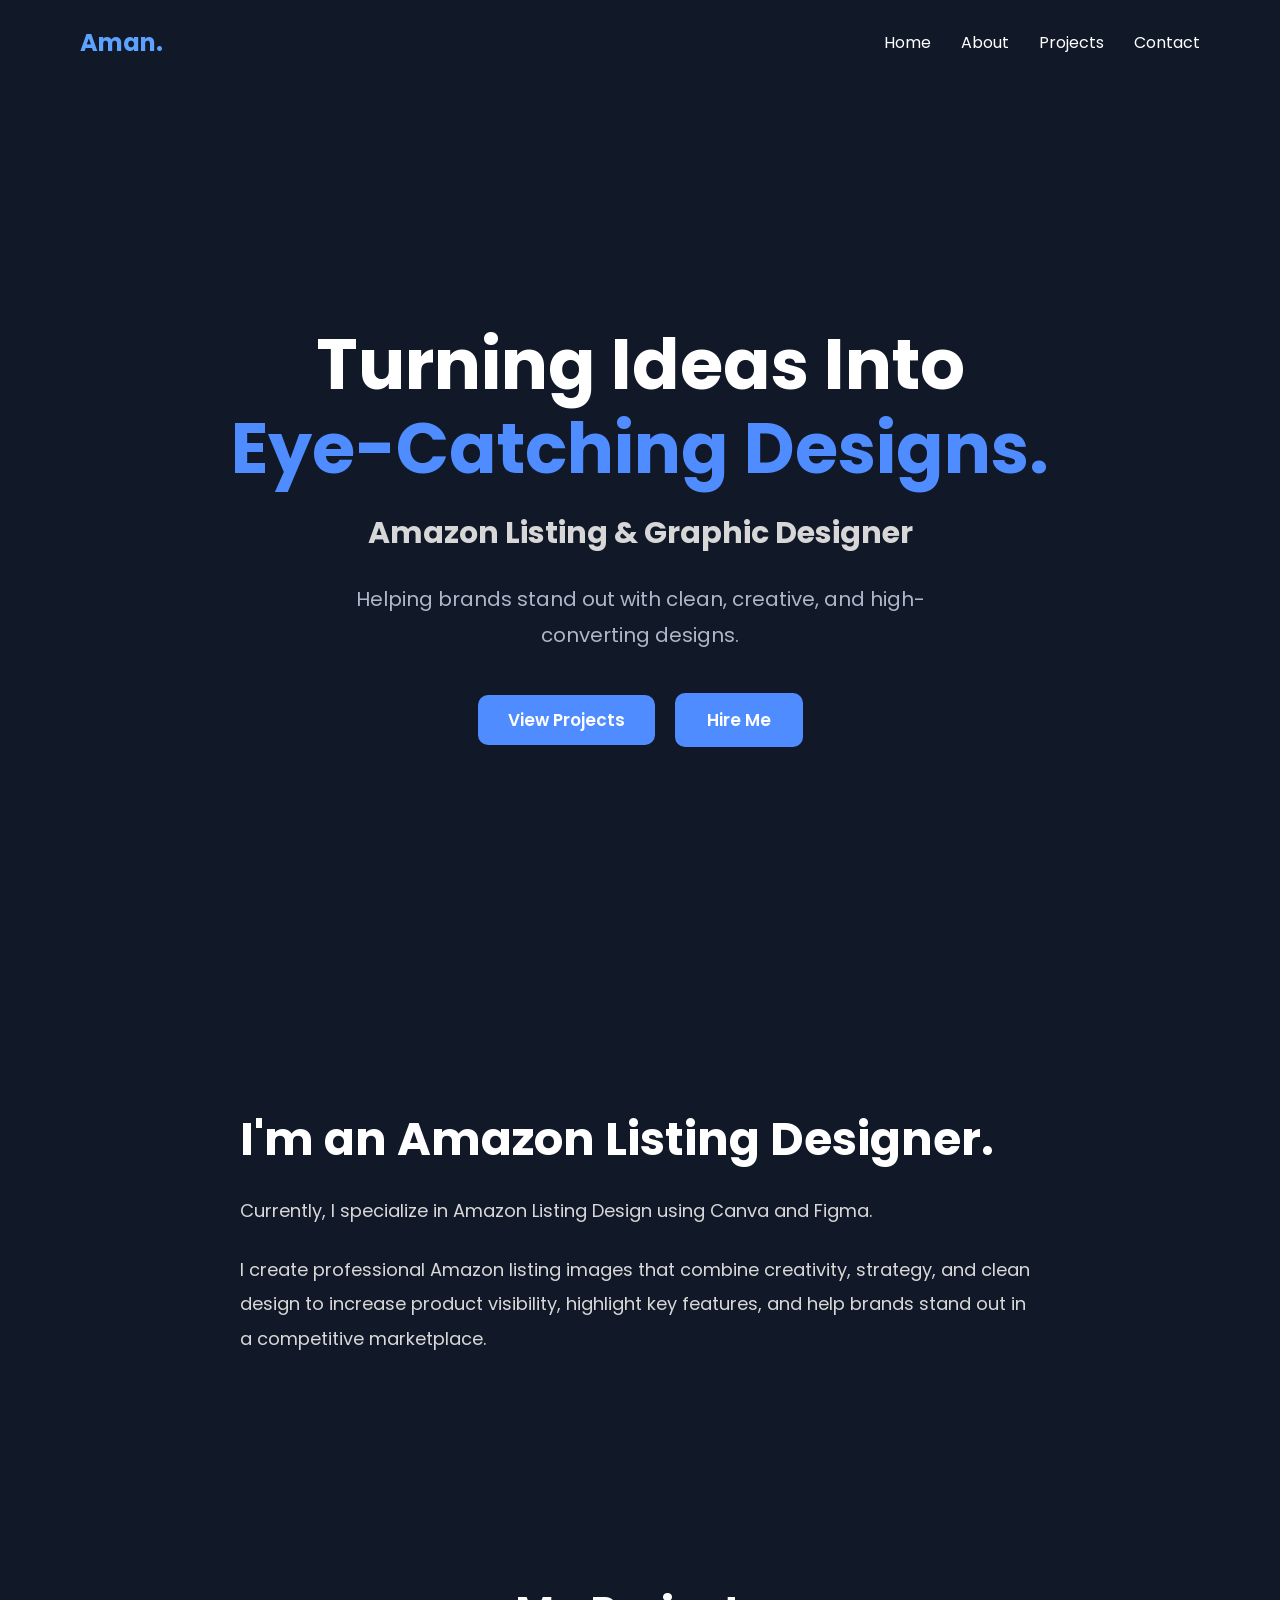
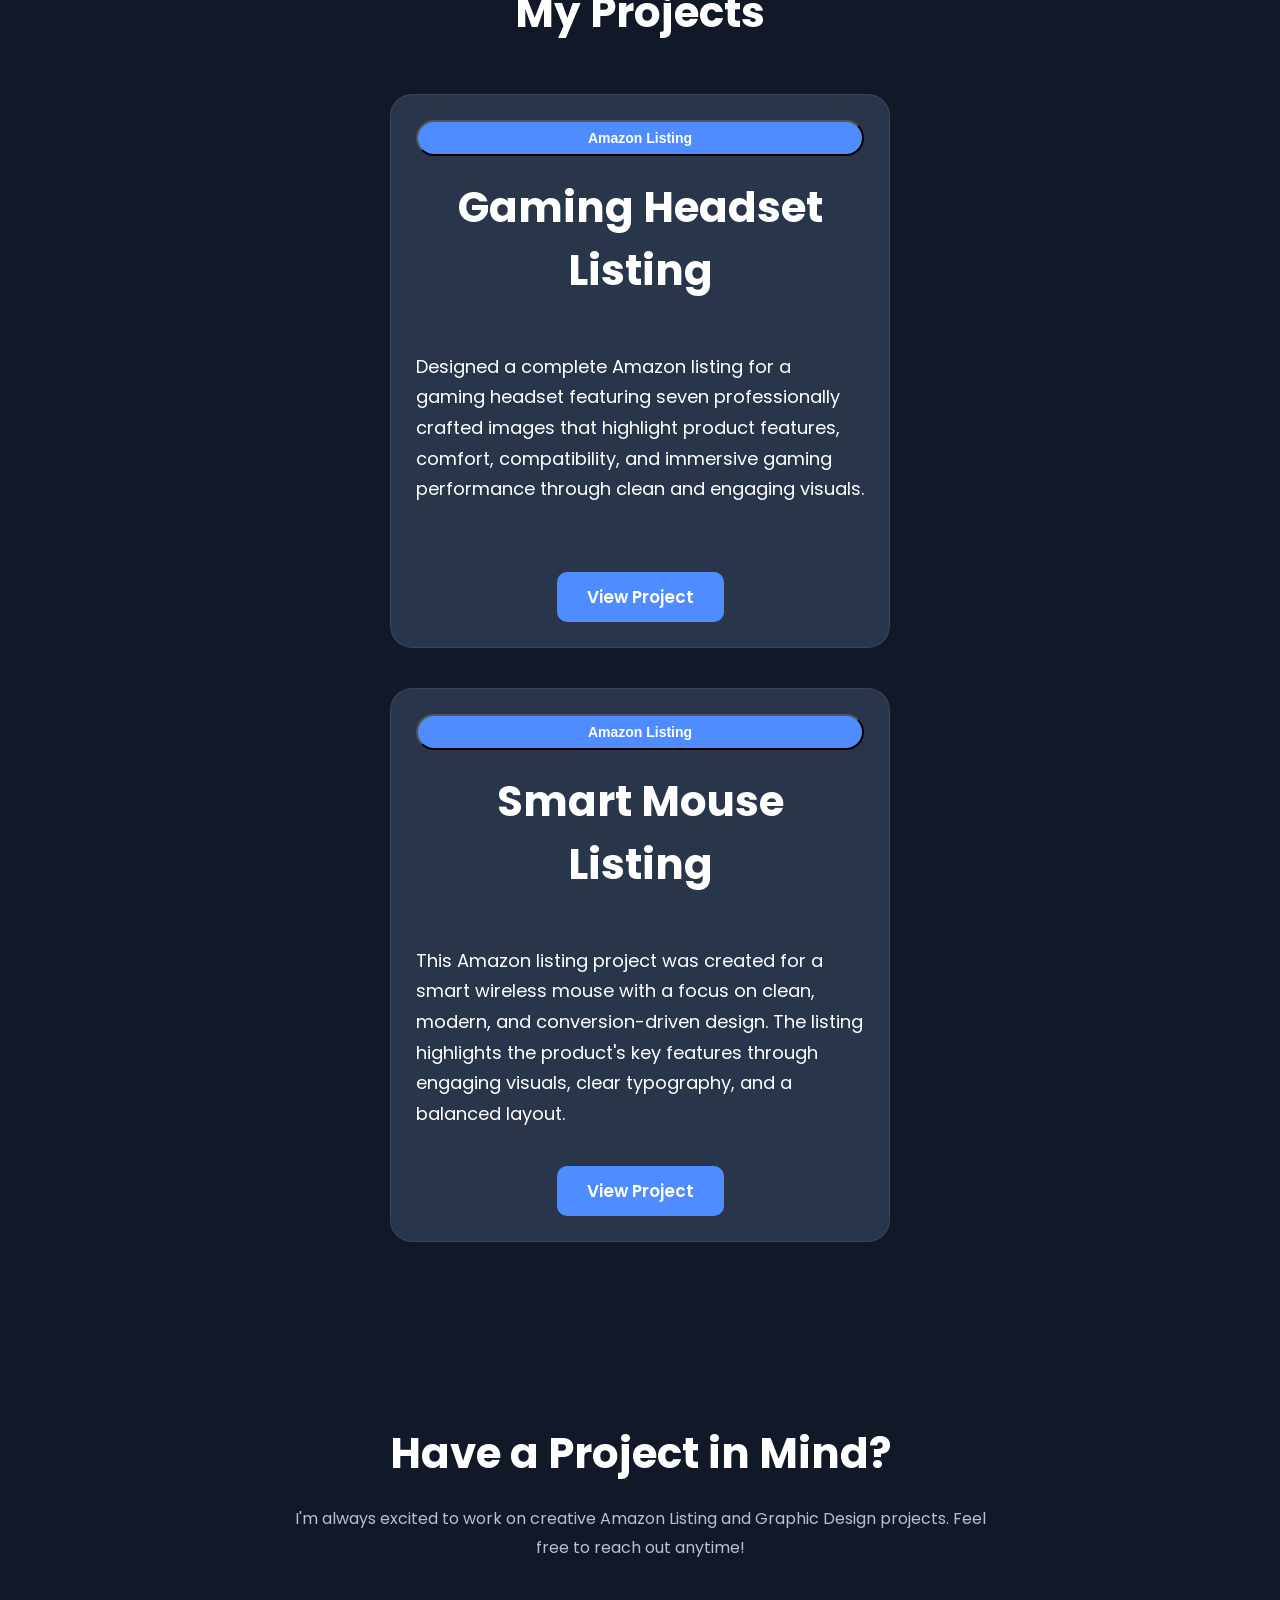
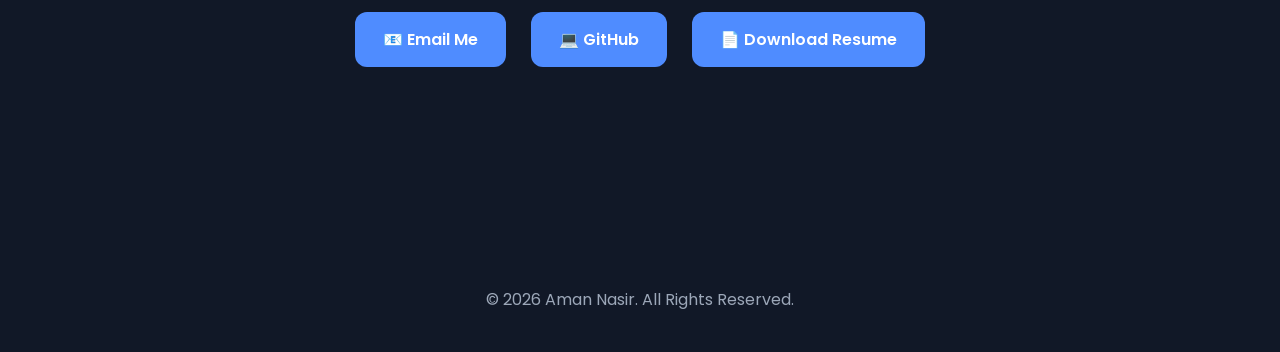
==== index.html @ ef3d08fd "Add files via upload" ====
<!DOCTYPE html>
<html lang="en">

<head>
    <meta charset="UTF-8">
    <meta name="viewport" content="width=device-width, initial-scale=1.0">
    <title>Aman's Portfolio</title>
<link rel="preconnect" href="https://fonts.googleapis.com">
<link rel="preconnect" href="https://fonts.gstatic.com" crossorigin>
<link href="https://fonts.googleapis.com/css2?family=Poppins:wght@300;400;500;600;700&display=swap" rel="stylesheet">
    <link rel="stylesheet" href="style.css">
</head>

<body>

     <header>

    <nav>
        <h2>Aman.</h2>

        <ul>
            <li><a href="#home">Home</a></li>
            <li><a href="#about">About</a></li>
            <li><a href="#projects">Projects</a></li> 
            <li><a href="#contact">Contact</a></li>
        </ul>
    </nav>

</header>

<main>
<!-- Hero Section -->
    <section class="hero" id="home">

    <div class="hero-content">

        <h1>
            Turning Ideas Into
            <br>
            <span>Eye-Catching Designs.</span>
        </h1>

        <h2>Amazon Listing & Graphic Designer</h2>

        <p>
            Helping brands stand out with clean,
            creative, and high-converting designs.
        </p>

        <div class="hero-buttons">
            <a href="#projects" class="btn">View Projects</a>
            <a href="#contact" class="btn btn-outline">Hire Me</a>
        </div>

    </div>

</section>
</main>
<!-- About Section -->
<section class="about" id="about">

    <div class="about-text">

        <h2>I'm an Amazon Listing Designer.</h2>

        <p>
            Currently, I specialize in Amazon Listing Design using Canva and Figma.
        </p>

        <p>
            I create professional Amazon listing images that combine creativity,
            strategy, and clean design to increase product visibility, highlight
            key features, and help brands stand out in a competitive marketplace.
        </p>

    </div>

</section>
<section class="projects" id="projects">

    <h2>My Projects</h2>

    <div class="project-container">

        <div class="card">

           <button class="tag">Amazon Listing</button>
<h2>Gaming Headset Listing</h2>


            <p class="project-description">
Designed a complete Amazon listing for a gaming headset featuring seven professionally crafted images that highlight product features, comfort, compatibility, and immersive gaming performance through clean and engaging visuals.</p>
            <a href="headset.html" class="btn">
    View Project
</a>

        </div>

        <div class="card">
<button class="tag">Amazon Listing</button>
            <h2>Smart Mouse<br> Listing</h2>

            <p class="project-description">
This Amazon listing project was created for a smart wireless mouse with a focus on clean, modern, and conversion-driven design. The listing highlights the product's key features through engaging visuals, clear typography, and a balanced layout.
            </p>

           <a href="mouse.html" class="btn">
    View Project
</a>

        </div>

    </div>

</section>
<section class="contact" id="contact">

    <h2>Have a Project in Mind?</h2>

    <p>
        I'm always excited to work on creative Amazon Listing and Graphic Design projects.
        Feel free to reach out anytime!
    </p>

    <div class="contact-links">

        <a href="mailto:amannasir019@gmail.com">
            📧 Email Me
        </a>

        <a href="https://github.com/amannasir1928" target="_blank">
            💻 GitHub
        </a>

        <a href="resume.pdf" target="_blank">
            📄 Download Resume
        </a>

    </div>

</section>
<footer class="footer">
    <p>© 2026 Aman Nasir. All Rights Reserved.</p>
</footer>
</body>

</html>
---- style.css ----
html{
    scroll-behavior:smooth;
}
html{
    scroll-behavior: smooth;
}
html{
    scroll-behavior:smooth;
}
html{
    scroll-behavior:smooth;
}
/* Reset */

*{
    margin:0;
    padding:0;
    box-sizing:border-box;
}

body{
    font-family:'Poppins', sans-serif;
    background:#111827;
    color:white;
}

/* Navbar */

nav{
    display:flex;
    justify-content:space-between;
    align-items:center;
    padding:25px 80px;
}

nav h2{
    color:#5EA2FF;
}

nav ul{
    display:flex;
    list-style:none;
    gap:30px;
    
}
nav ul li a:hover{
    color:#f3f5f8;
}
nav a{
    position:relative;
    text-decoration:none;
    color:#ffffff;
    transition:0.3s ease;
}

nav a::after{
    content:"";
    position:absolute;
    left:0;
    bottom:-5px;
    width:0;
    height:2px;
    background:#5EA2FF;
    transition:0.3s;
}

nav a:hover::after{
    width:100%;
    color:#5EA2FF;
}

/* Hero */

.hero{
    display:flex;
    justify-content:space-between;
    align-items:center;
    gap:80px;
    padding:100px 0;
}

.hero-text h1{
    font-size:56px;
    font-weight:700;
    line-height:1.2;
    color:#ffffff;
}

.hero-text h4{
    font-size:20px;
    color:#A9B4C7;
    line-height:1.7;
}
.hero p{
    font-size:18px;
    line-height:1.8;
    color:#E7E7E7;
    margin-bottom:35px;
}

.hero-buttons{
    display:flex;
    justify-content:center;
    gap:20px;
    flex-wrap:wrap;
}

.btn{
    background:#4F8CFF;
    color:white;
    padding:15px 35px;
    border-radius:12px;
    text-decoration:none;
    font-weight:600;
    transition:.3s;
}

.btn:hover{
    transform:translateY(-5px);
    box-shadow:0 10px 25px rgba(79,140,255,.35);
}

.btn-outline{
    background:transparent;
    border:2px solid #4F8CFF;
}

.btn-outline:hover{
    background:#4F8CFF;
}
.hero{
    min-height:100vh;

    display:flex;
    justify-content:center;
    align-items:center;

    text-align:center;

    padding:0 20px;
}
.hero-text{
    max-width:700px;
}
.hero h1{
    font-size:60px;
    margin-bottom:15px;
}

.hero h2{
    font-size:30px;
    color:#4F8CFF;
    margin-bottom:20px;
}

.hero p{
    font-size:18px;
    line-height:1.7;
    margin-bottom:35px;
}


@keyframes float{

0%{
transform:translateY(0);
}

50%{
transform:translateY(-12px);
}

100%{
transform:translateY(0);
}

}

.hero-image img:hover{
    transform:scale(1.05);
}
.about{
    display:flex;
    justify-content:center;
    align-items:center;
    gap:80px;
    padding:100px 40px;
}

.about-image img{
    width:300px;
    border-radius:20px;
    box-shadow:0 15px 30px rgba(0,0,0,0.3);
}

.about-text{
    max-width:500px;
}

.about-text h1{
    font-size:42px;
    color:#f7f7f8;
    margin-bottom:20px;
}

.about-text h2 {
    color: #7127BA;
}

.about-text p{
    line-height:1.8;
    color:white;
}



@keyframes slideLeft{

    from{
        opacity:0;
        transform:translateX(-80px);
    }

    to{
        opacity:1;
        transform:translateX(0);
    }


}
@keyframes slideRight{

    from{
        opacity:0;
        transform:translateX(80px);
    }

    to{
        opacity:1;
        transform:translateX(0);
    }

}
.projects{
    padding:80px 10%;
}

.projects h2{
    text-align:center;
    font-size:42px;
    margin-bottom:50px;
}
.project-description{
    font-size:18px;
    line-height:1.6;
    height:190px;
    margin-bottom:30px;
}
.project-container{
    display:flex;
    justify-content:center;
    gap:40px;
    flex-wrap:wrap;
    align-items:flex-start;
}
.project-image{
    width:100%;
    border-radius:15px;
    transition:0.4s;
}
.card:hover .project-image{
    transform:scale(1.04);
}
.card{
     width:500px;
    min-height:550px;
    padding:25px;
    border-radius:22px;

    background:#29354a;
    border:1px solid rgba(255,255,255,0.08);

    display:flex;
    flex-direction:column;
    justify-content:space-between;

    transition:0.4s ease;
    overflow:hidden;
}
.card:hover{
    transform: translateY(-10px);
    box-shadow: 0 15px 35px rgba(0,0,0,0.3);
}
.tag{
   display:block; 
    background:#4F8CFF;
    color:white;

    padding:8px 16px;

    font-size:14px;
    font-weight:600;

    border-radius:20px;

    margin-bottom:20px;
}
.hero-image{
    width:220px;
    margin:25px auto 0;

    display:flex;
    flex-direction:column;

    justify-content:center;
    align-items:center;

    background:transparent;
}
.hero-image img{
    max-width: 150px;
    max-height: 170px;
}

.card:hover{
    transform:translateY(-10px);
}

.card h3{
    color:#60A5FA;
    margin-bottom:15px;
}

.card p{
    line-height:1.7;
    
}
.project-gallery{
    display:grid;
    grid-template-columns:repeat(3,1fr);
    gap: 20px;
    justify-items:center;
    margin-top:20px;
}

.project-gallery img{
    width:50%;
    max-width:200px;
    border-radius:5px;
    box-shadow:0 8px 20px rgba(0,0,0,.2);
    transition:.3s;
    cursor:pointer;
}

.project-gallery img:hover{
    transform:scale(1.05);
}
.contact-section{
    padding: 120px 10%;
}
.contact{
    padding:100px 10%;
    text-align:center;
}


.contact h2{
    font-size:42px;
    margin-bottom:20px;
}

.contact p{
    color:#b8c1d1;
    max-width:700px;
    margin:0 auto 50px;
    line-height:1.8;
}
.contact-container{
    display:flex;
    justify-content:center;
    gap:30px;
    flex-wrap:wrap;
}
.contact-card{
    background:#29354a;
    padding:30px;
    width:280px;
    border-radius:20px;
    transition:.3s;
}
.contact-card:hover{
    transform:translateY(-10px);
}

.contact-card h3{
    margin-bottom:15px;
}
.contact-links{
    display:flex;
    justify-content:center;
    gap:25px;
    flex-wrap:wrap;
}

.contact-links a{
    text-decoration:none;
    color:white;
    background:#4f8cff;
    padding:15px 28px;
    border-radius:12px;
    font-weight:600;
    transition:.3s;
}

.contact-links a:hover{
    transform:translateY(-5px);
    box-shadow:0 10px 25px rgba(79,140,255,.35);
}
.about{
    padding:120px 80px;
}

.about-text{
    max-width:800px;
}

.about h2{
    font-size:46px;
    color:white;
    margin-bottom:20px;
}

.about p{
    color:#D8D8D8;
    font-size:18px;
    line-height:1.9;
    margin-bottom:25px;
}
.tools-box{
    margin-top:40px;
}

.tools-box span{
    display:inline-block;

    background:#4F8CFF;

    color:white;

    padding:8px 18px;

    border-radius:20px;

    margin:8px;
}
.back-btn{
    display:inline-block;
    margin:30px;

    text-decoration:none;
    color:white;

    background:#4F8CFF;

    padding:12px 22px;

    border-radius:10px;

    transition:.3s;
}

.back-btn:hover{
    transform:translateY(-3px);
}
.gallery-title{
    text-align:center;
    font-size:34px;
    color:white;
    margin-bottom:40px;
}
.btn:hover{
    transform: scale(1.05);
}
.project-gallery img{
    width:100%;
    border-radius:18px;
    margin-bottom:35px;
    transition:.3s;
}
.project-gallery img:hover{
    transform:scale(1.02);
}
.btn{
    display:inline-block;
    background:#4F8CFF;
    color:white;
    text-decoration:none;

    padding:12px 30px;

    border-radius:10px;
align-self:center;
    font-size:17px;
    font-weight:600;

    transition:.3s;
}
.project-title{
    color:#5EA2FF;
    font-size:48px;
    text-align:center;
    margin-bottom:20px;
}

.project-text{
    max-width:850px;
    margin:0 auto 60px;

    line-height:1.8;

    color:#c8d1de;
}
button:hover{
    transform:translateY(-3px);
    box-shadow:0 10px 25px rgba(94,162,255,0.35);
}
.hero-text span{
    color:#5EA2FF;
}
footer{

    text-align:center;

    padding:40px;

    color:#9ca7b8;

    margin-top:80px;

}
.hero-content{
    text-align:center;
    max-width:850px;
    margin:auto;
}
.hero h1{
    font-size:70px;
    font-weight:700;
    line-height:1.2;
    margin-bottom:20px;
}

.hero h1 span{
    color:#4F8CFF;
}
.hero h2{
    font-size:30px;
    color:#d7d7d7;
    margin-bottom:25px;
}
.hero p{
    font-size:20px;
    color:#aeb7c7;
    line-height:1.8;
    max-width:650px;
    margin:0 auto 40px;
}
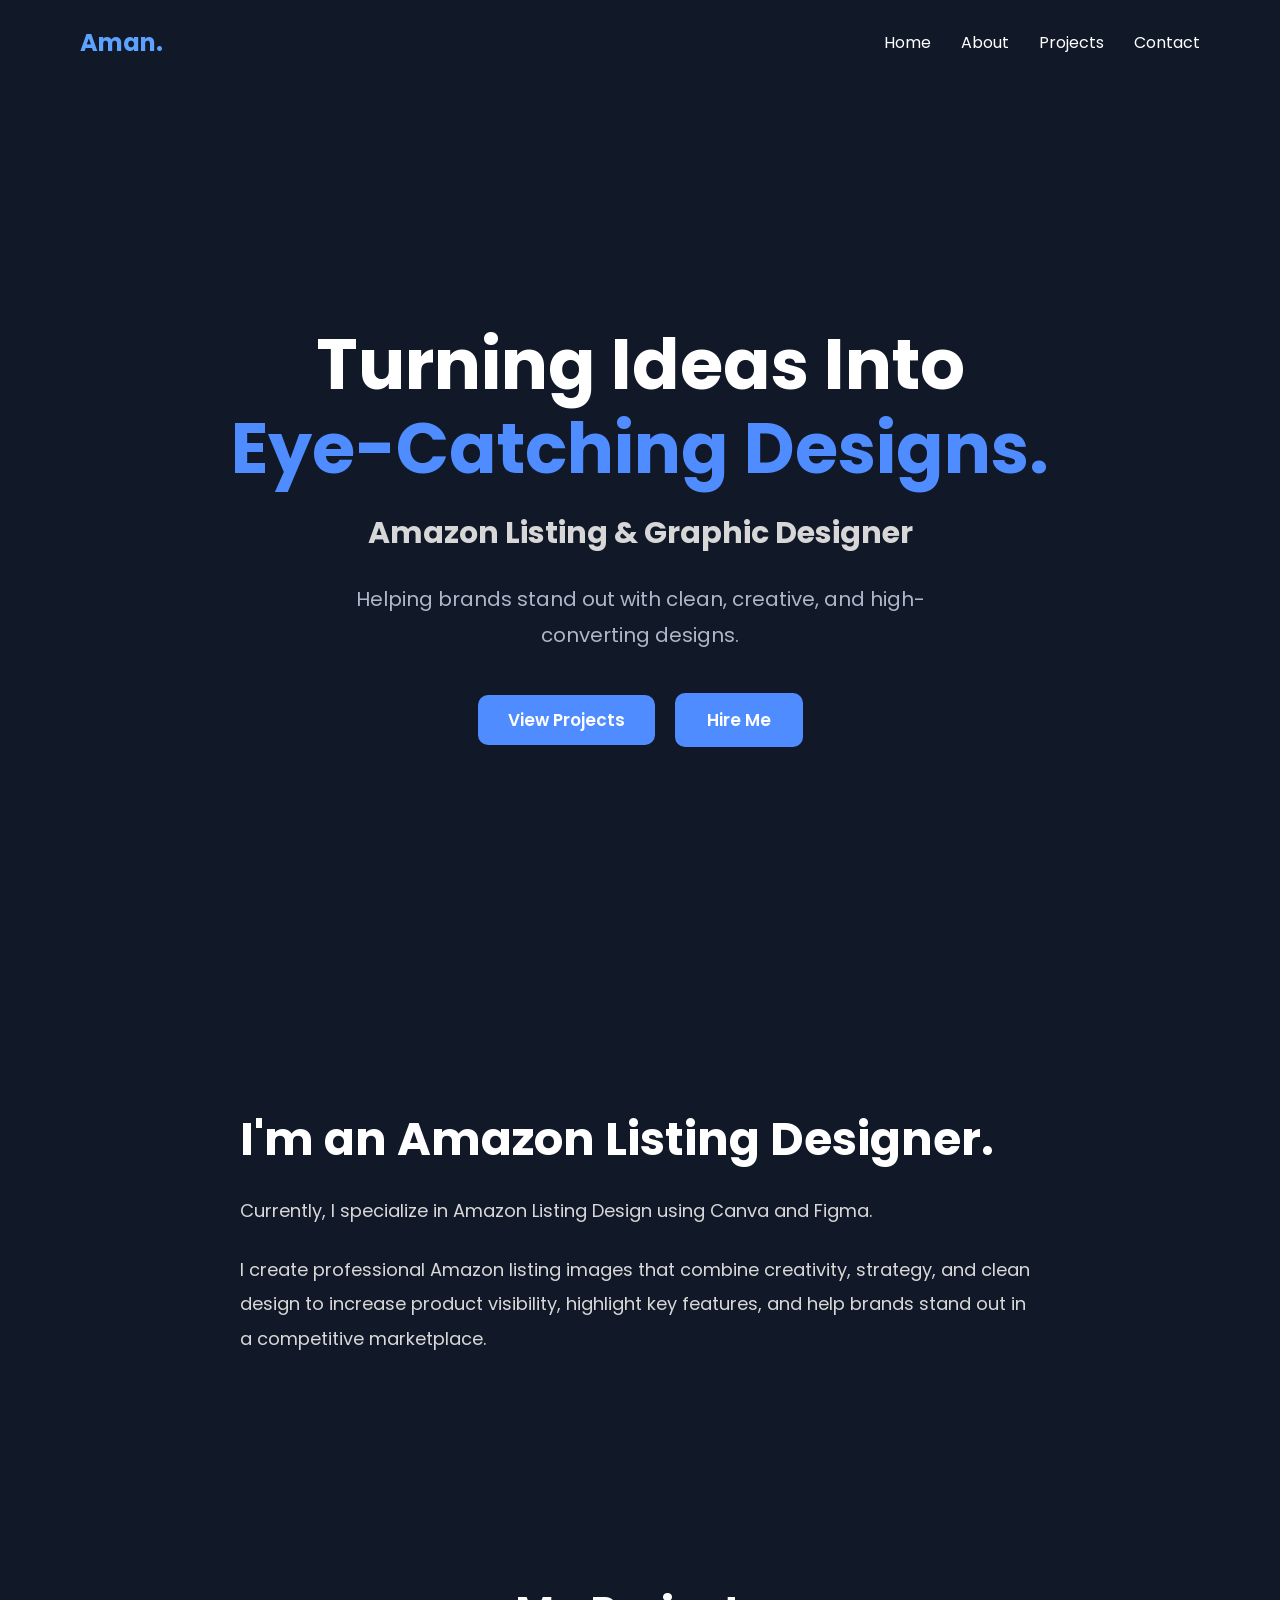
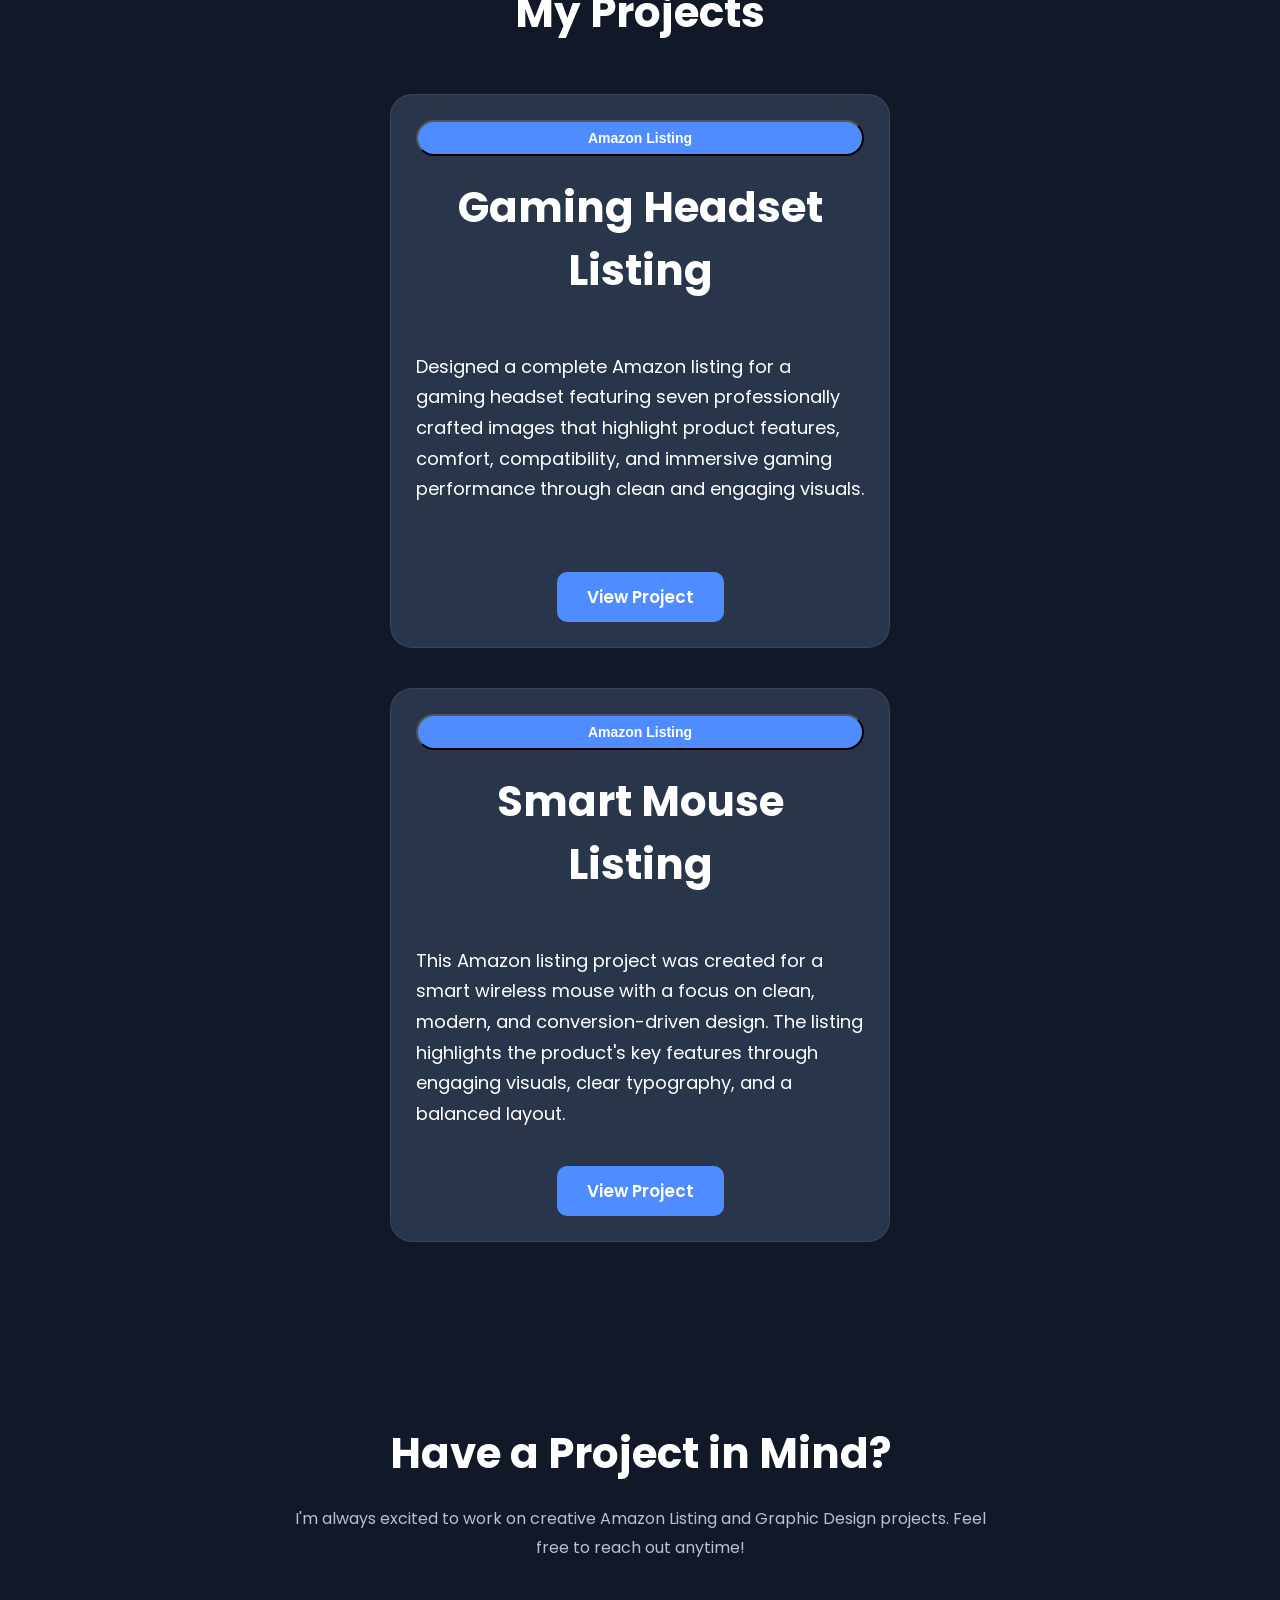
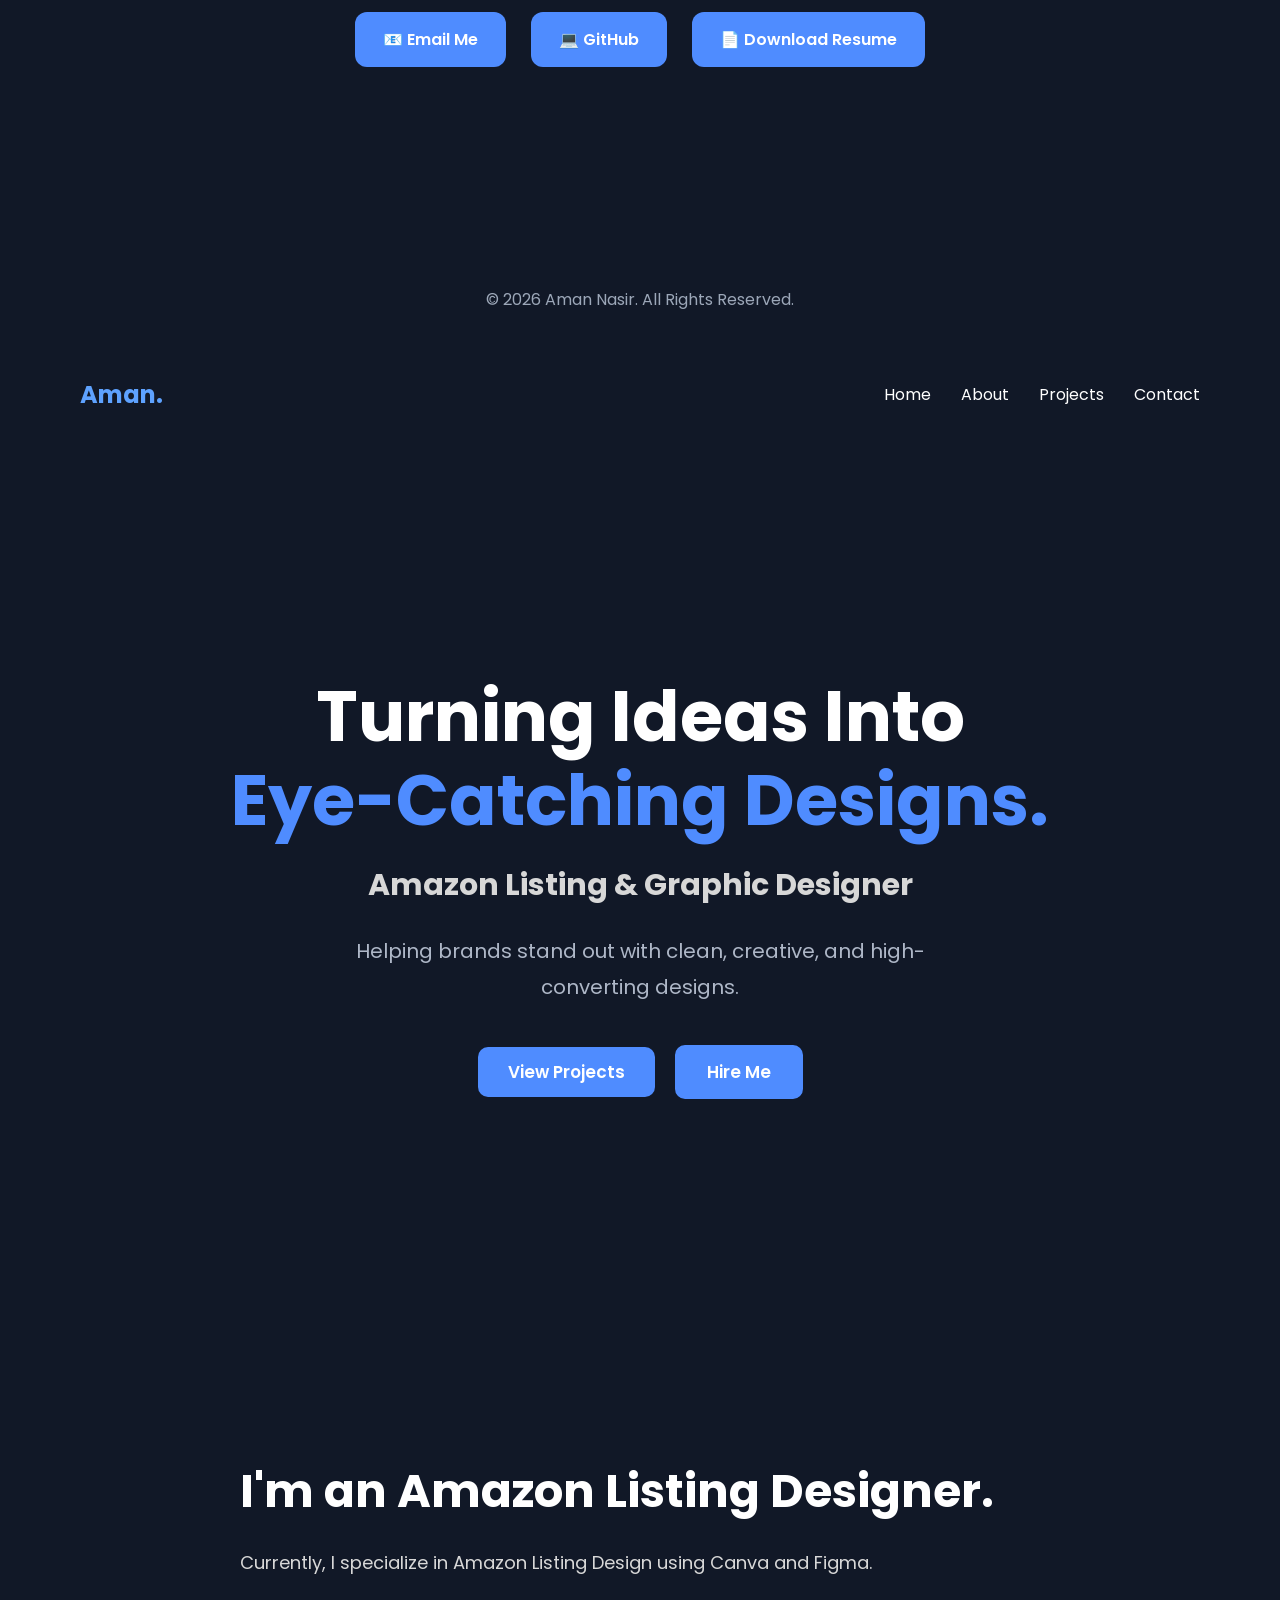
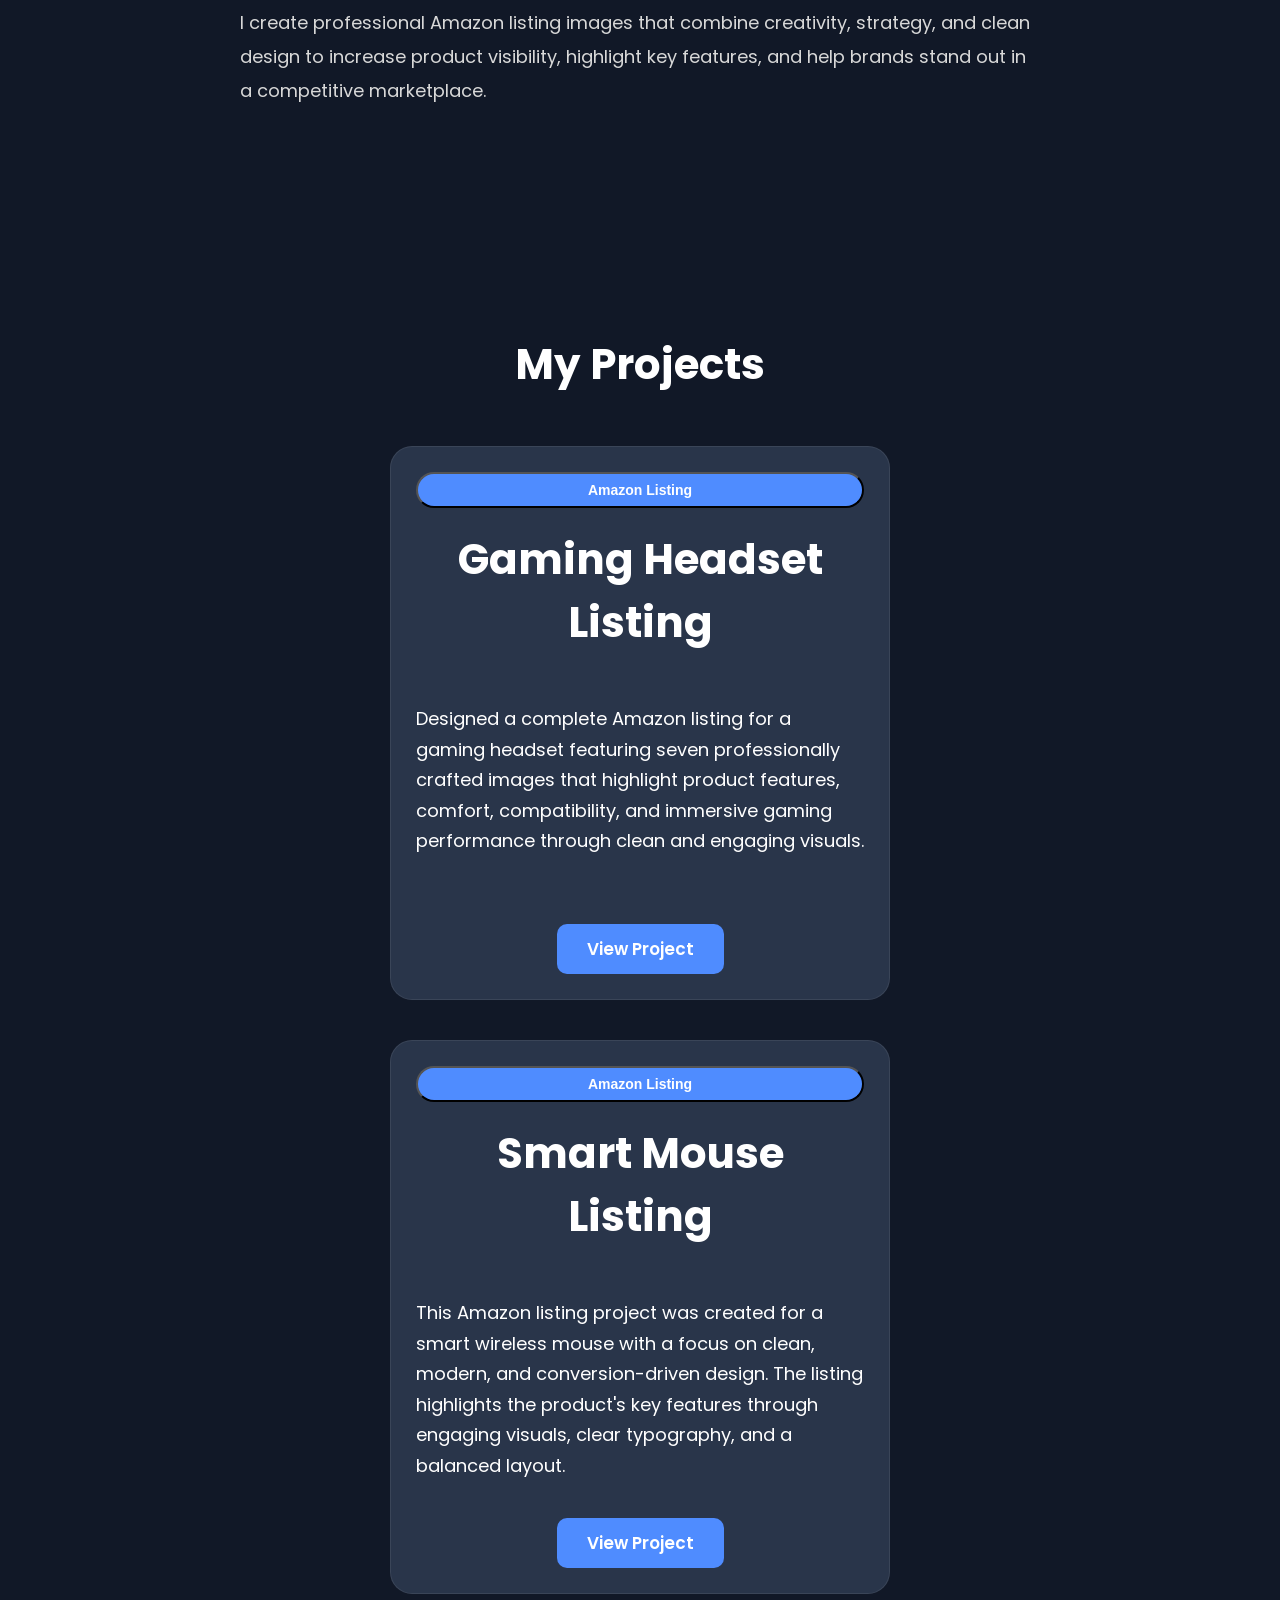
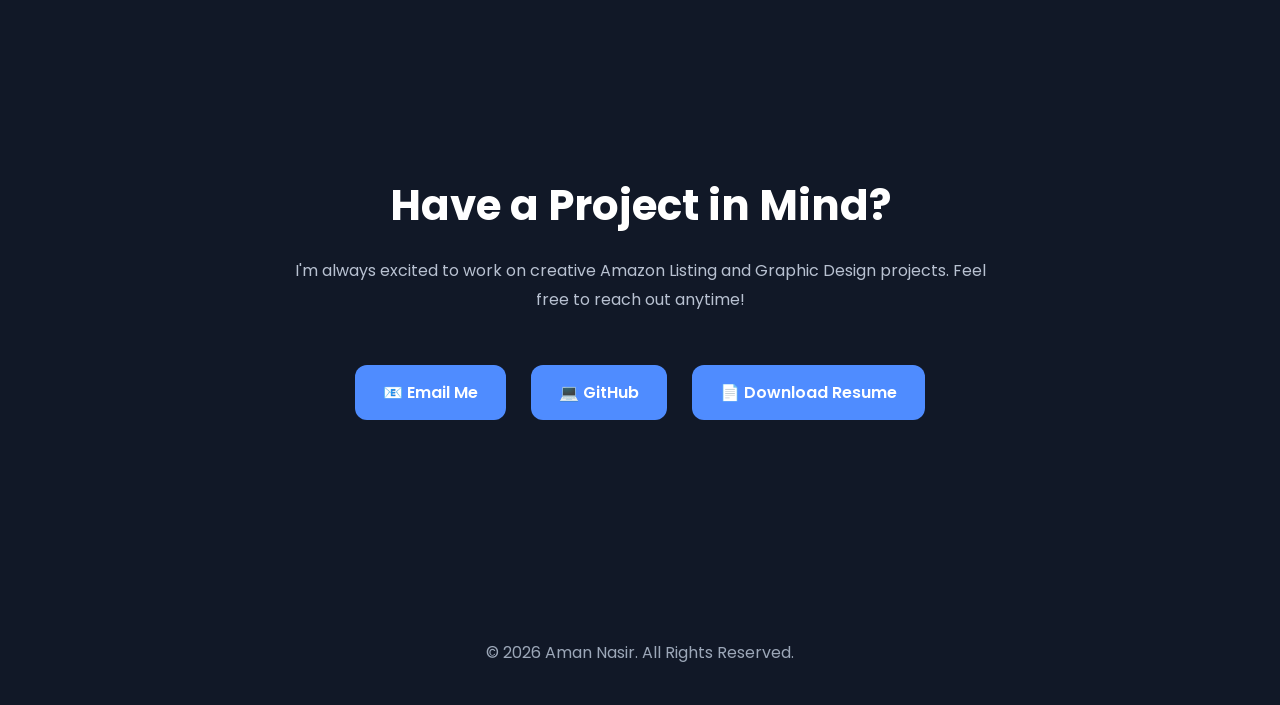
==== commit 4f4670f1: "Merge portfolio changes" ====
--- a/index.html
+++ b/index.html
@@ -1,147 +1,294 @@
-<!DOCTYPE html>
-<html lang="en">
-
-<head>
-    <meta charset="UTF-8">
-    <meta name="viewport" content="width=device-width, initial-scale=1.0">
-    <title>Aman's Portfolio</title>
-<link rel="preconnect" href="https://fonts.googleapis.com">
-<link rel="preconnect" href="https://fonts.gstatic.com" crossorigin>
-<link href="https://fonts.googleapis.com/css2?family=Poppins:wght@300;400;500;600;700&display=swap" rel="stylesheet">
-    <link rel="stylesheet" href="style.css">
-</head>
-
-<body>
-
-     <header>
-
-    <nav>
-        <h2>Aman.</h2>
-
-        <ul>
-            <li><a href="#home">Home</a></li>
-            <li><a href="#about">About</a></li>
-            <li><a href="#projects">Projects</a></li> 
-            <li><a href="#contact">Contact</a></li>
-        </ul>
-    </nav>
-
-</header>
-
-<main>
-<!-- Hero Section -->
-    <section class="hero" id="home">
-
-    <div class="hero-content">
-
-        <h1>
-            Turning Ideas Into
-            <br>
-            <span>Eye-Catching Designs.</span>
-        </h1>
-
-        <h2>Amazon Listing & Graphic Designer</h2>
-
-        <p>
-            Helping brands stand out with clean,
-            creative, and high-converting designs.
-        </p>
-
-        <div class="hero-buttons">
-            <a href="#projects" class="btn">View Projects</a>
-            <a href="#contact" class="btn btn-outline">Hire Me</a>
-        </div>
-
-    </div>
-
-</section>
-</main>
-<!-- About Section -->
-<section class="about" id="about">
-
-    <div class="about-text">
-
-        <h2>I'm an Amazon Listing Designer.</h2>
-
-        <p>
-            Currently, I specialize in Amazon Listing Design using Canva and Figma.
-        </p>
-
-        <p>
-            I create professional Amazon listing images that combine creativity,
-            strategy, and clean design to increase product visibility, highlight
-            key features, and help brands stand out in a competitive marketplace.
-        </p>
-
-    </div>
-
-</section>
-<section class="projects" id="projects">
-
-    <h2>My Projects</h2>
-
-    <div class="project-container">
-
-        <div class="card">
-
-           <button class="tag">Amazon Listing</button>
-<h2>Gaming Headset Listing</h2>
-
-
-            <p class="project-description">
-Designed a complete Amazon listing for a gaming headset featuring seven professionally crafted images that highlight product features, comfort, compatibility, and immersive gaming performance through clean and engaging visuals.</p>
-            <a href="headset.html" class="btn">
-    View Project
-</a>
-
-        </div>
-
-        <div class="card">
-<button class="tag">Amazon Listing</button>
-            <h2>Smart Mouse<br> Listing</h2>
-
-            <p class="project-description">
-This Amazon listing project was created for a smart wireless mouse with a focus on clean, modern, and conversion-driven design. The listing highlights the product's key features through engaging visuals, clear typography, and a balanced layout.
-            </p>
-
-           <a href="mouse.html" class="btn">
-    View Project
-</a>
-
-        </div>
-
-    </div>
-
-</section>
-<section class="contact" id="contact">
-
-    <h2>Have a Project in Mind?</h2>
-
-    <p>
-        I'm always excited to work on creative Amazon Listing and Graphic Design projects.
-        Feel free to reach out anytime!
-    </p>
-
-    <div class="contact-links">
-
-        <a href="mailto:amannasir019@gmail.com">
-            📧 Email Me
-        </a>
-
-        <a href="https://github.com/amannasir1928" target="_blank">
-            💻 GitHub
-        </a>
-
-        <a href="resume.pdf" target="_blank">
-            📄 Download Resume
-        </a>
-
-    </div>
-
-</section>
-<footer class="footer">
-    <p>© 2026 Aman Nasir. All Rights Reserved.</p>
-</footer>
-</body>
-
+<!DOCTYPE html>
+<html lang="en">
+
+<head>
+    <meta charset="UTF-8">
+    <meta name="viewport" content="width=device-width, initial-scale=1.0">
+    <title>Aman's Portfolio</title>
+<link rel="preconnect" href="https://fonts.googleapis.com">
+<link rel="preconnect" href="https://fonts.gstatic.com" crossorigin>
+<link href="https://fonts.googleapis.com/css2?family=Poppins:wght@300;400;500;600;700&display=swap" rel="stylesheet">
+    <link rel="stylesheet" href="style.css">
+</head>
+
+<body>
+
+     <header>
+
+    <nav>
+        <h2>Aman.</h2>
+
+        <ul>
+            <li><a href="#home">Home</a></li>
+            <li><a href="#about">About</a></li>
+            <li><a href="#projects">Projects</a></li> 
+            <li><a href="#contact">Contact</a></li>
+        </ul>
+    </nav>
+
+</header>
+
+<main>
+<!-- Hero Section -->
+    <section class="hero" id="home">
+
+    <div class="hero-content">
+
+        <h1>
+            Turning Ideas Into
+            <br>
+            <span>Eye-Catching Designs.</span>
+        </h1>
+
+        <h2>Amazon Listing & Graphic Designer</h2>
+
+        <p>
+            Helping brands stand out with clean,
+            creative, and high-converting designs.
+        </p>
+
+        <div class="hero-buttons">
+            <a href="#projects" class="btn">View Projects</a>
+            <a href="#contact" class="btn btn-outline">Hire Me</a>
+        </div>
+
+    </div>
+
+</section>
+</main>
+<!-- About Section -->
+<section class="about" id="about">
+
+    <div class="about-text">
+
+        <h2>I'm an Amazon Listing Designer.</h2>
+
+        <p>
+            Currently, I specialize in Amazon Listing Design using Canva and Figma.
+        </p>
+
+        <p>
+            I create professional Amazon listing images that combine creativity,
+            strategy, and clean design to increase product visibility, highlight
+            key features, and help brands stand out in a competitive marketplace.
+        </p>
+
+    </div>
+
+</section>
+<section class="projects" id="projects">
+
+    <h2>My Projects</h2>
+
+    <div class="project-container">
+
+        <div class="card">
+
+           <button class="tag">Amazon Listing</button>
+<h2>Gaming Headset Listing</h2>
+
+
+            <p class="project-description">
+Designed a complete Amazon listing for a gaming headset featuring seven professionally crafted images that highlight product features, comfort, compatibility, and immersive gaming performance through clean and engaging visuals.</p>
+            <a href="headset.html" class="btn">
+    View Project
+</a>
+
+        </div>
+
+        <div class="card">
+<button class="tag">Amazon Listing</button>
+            <h2>Smart Mouse<br> Listing</h2>
+
+            <p class="project-description">
+This Amazon listing project was created for a smart wireless mouse with a focus on clean, modern, and conversion-driven design. The listing highlights the product's key features through engaging visuals, clear typography, and a balanced layout.
+            </p>
+
+           <a href="mouse.html" class="btn">
+    View Project
+</a>
+
+        </div>
+
+    </div>
+
+</section>
+<section class="contact" id="contact">
+
+    <h2>Have a Project in Mind?</h2>
+
+    <p>
+        I'm always excited to work on creative Amazon Listing and Graphic Design projects.
+        Feel free to reach out anytime!
+    </p>
+
+    <div class="contact-links">
+
+        <a href="mailto:amannasir019@gmail.com">
+            📧 Email Me
+        </a>
+
+        <a href="https://github.com/amanpixelworks" target="_blank">
+            💻 GitHub
+        </a>
+
+        <a href="resume.pdf" target="_blank">
+            📄 Download Resume
+        </a>
+
+    </div>
+
+</section>
+<footer class="footer">
+    <p>© 2026 Aman Nasir. All Rights Reserved.</p>
+</footer>
+</body>
+
+</html>
+<!DOCTYPE html>
+<html lang="en">
+
+<head>
+    <meta charset="UTF-8">
+    <meta name="viewport" content="width=device-width, initial-scale=1.0">
+    <title>Aman's Portfolio</title>
+<link rel="preconnect" href="https://fonts.googleapis.com">
+<link rel="preconnect" href="https://fonts.gstatic.com" crossorigin>
+<link href="https://fonts.googleapis.com/css2?family=Poppins:wght@300;400;500;600;700&display=swap" rel="stylesheet">
+    <link rel="stylesheet" href="style.css">
+</head>
+
+<body>
+
+     <header>
+
+    <nav>
+        <h2>Aman.</h2>
+
+        <ul>
+            <li><a href="#home">Home</a></li>
+            <li><a href="#about">About</a></li>
+            <li><a href="#projects">Projects</a></li> 
+            <li><a href="#contact">Contact</a></li>
+        </ul>
+    </nav>
+
+</header>
+
+<main>
+<!-- Hero Section -->
+    <section class="hero" id="home">
+
+    <div class="hero-content">
+
+        <h1>
+            Turning Ideas Into
+            <br>
+            <span>Eye-Catching Designs.</span>
+        </h1>
+
+        <h2>Amazon Listing & Graphic Designer</h2>
+
+        <p>
+            Helping brands stand out with clean,
+            creative, and high-converting designs.
+        </p>
+
+        <div class="hero-buttons">
+            <a href="#projects" class="btn">View Projects</a>
+            <a href="#contact" class="btn btn-outline">Hire Me</a>
+        </div>
+
+    </div>
+
+</section>
+</main>
+<!-- About Section -->
+<section class="about" id="about">
+
+    <div class="about-text">
+
+        <h2>I'm an Amazon Listing Designer.</h2>
+
+        <p>
+            Currently, I specialize in Amazon Listing Design using Canva and Figma.
+        </p>
+
+        <p>
+            I create professional Amazon listing images that combine creativity,
+            strategy, and clean design to increase product visibility, highlight
+            key features, and help brands stand out in a competitive marketplace.
+        </p>
+
+    </div>
+
+</section>
+<section class="projects" id="projects">
+
+    <h2>My Projects</h2>
+
+    <div class="project-container">
+
+        <div class="card">
+
+           <button class="tag">Amazon Listing</button>
+<h2>Gaming Headset Listing</h2>
+
+
+            <p class="project-description">
+Designed a complete Amazon listing for a gaming headset featuring seven professionally crafted images that highlight product features, comfort, compatibility, and immersive gaming performance through clean and engaging visuals.</p>
+            <a href="headset.html" class="btn">
+    View Project
+</a>
+
+        </div>
+
+        <div class="card">
+<button class="tag">Amazon Listing</button>
+            <h2>Smart Mouse<br> Listing</h2>
+
+            <p class="project-description">
+This Amazon listing project was created for a smart wireless mouse with a focus on clean, modern, and conversion-driven design. The listing highlights the product's key features through engaging visuals, clear typography, and a balanced layout.
+            </p>
+
+           <a href="mouse.html" class="btn">
+    View Project
+</a>
+
+        </div>
+
+    </div>
+
+</section>
+<section class="contact" id="contact">
+
+    <h2>Have a Project in Mind?</h2>
+
+    <p>
+        I'm always excited to work on creative Amazon Listing and Graphic Design projects.
+        Feel free to reach out anytime!
+    </p>
+
+    <div class="contact-links">
+
+        <a href="mailto:amannasir019@gmail.com">
+            📧 Email Me
+        </a>
+
+        <a href="https://github.com/amanpixelworks" target="_blank">
+            💻 GitHub
+        </a>
+
+        <a href="resume.pdf" target="_blank">
+            📄 Download Resume
+        </a>
+
+    </div>
+
+</section>
+<footer class="footer">
+    <p>© 2026 Aman Nasir. All Rights Reserved.</p>
+</footer>
+</body>
+
 </html>
--- a/style.css
+++ b/style.css
@@ -1,567 +1,1436 @@
-html{
-    scroll-behavior:smooth;
-}
-html{
-    scroll-behavior: smooth;
-}
-html{
-    scroll-behavior:smooth;
-}
-html{
-    scroll-behavior:smooth;
-}
-/* Reset */
-
-*{
-    margin:0;
-    padding:0;
-    box-sizing:border-box;
-}
-
-body{
-    font-family:'Poppins', sans-serif;
-    background:#111827;
-    color:white;
-}
-
-/* Navbar */
-
-nav{
-    display:flex;
-    justify-content:space-between;
-    align-items:center;
-    padding:25px 80px;
-}
-
-nav h2{
-    color:#5EA2FF;
-}
-
-nav ul{
-    display:flex;
-    list-style:none;
-    gap:30px;
-    
-}
-nav ul li a:hover{
-    color:#f3f5f8;
-}
-nav a{
-    position:relative;
-    text-decoration:none;
-    color:#ffffff;
-    transition:0.3s ease;
-}
-
-nav a::after{
-    content:"";
-    position:absolute;
-    left:0;
-    bottom:-5px;
-    width:0;
-    height:2px;
-    background:#5EA2FF;
-    transition:0.3s;
-}
-
-nav a:hover::after{
-    width:100%;
-    color:#5EA2FF;
-}
-
-/* Hero */
-
-.hero{
-    display:flex;
-    justify-content:space-between;
-    align-items:center;
-    gap:80px;
-    padding:100px 0;
-}
-
-.hero-text h1{
-    font-size:56px;
-    font-weight:700;
-    line-height:1.2;
-    color:#ffffff;
-}
-
-.hero-text h4{
-    font-size:20px;
-    color:#A9B4C7;
-    line-height:1.7;
-}
-.hero p{
-    font-size:18px;
-    line-height:1.8;
-    color:#E7E7E7;
-    margin-bottom:35px;
-}
-
-.hero-buttons{
-    display:flex;
-    justify-content:center;
-    gap:20px;
-    flex-wrap:wrap;
-}
-
-.btn{
-    background:#4F8CFF;
-    color:white;
-    padding:15px 35px;
-    border-radius:12px;
-    text-decoration:none;
-    font-weight:600;
-    transition:.3s;
-}
-
-.btn:hover{
-    transform:translateY(-5px);
-    box-shadow:0 10px 25px rgba(79,140,255,.35);
-}
-
-.btn-outline{
-    background:transparent;
-    border:2px solid #4F8CFF;
-}
-
-.btn-outline:hover{
-    background:#4F8CFF;
-}
-.hero{
-    min-height:100vh;
-
-    display:flex;
-    justify-content:center;
-    align-items:center;
-
-    text-align:center;
-
-    padding:0 20px;
-}
-.hero-text{
-    max-width:700px;
-}
-.hero h1{
-    font-size:60px;
-    margin-bottom:15px;
-}
-
-.hero h2{
-    font-size:30px;
-    color:#4F8CFF;
-    margin-bottom:20px;
-}
-
-.hero p{
-    font-size:18px;
-    line-height:1.7;
-    margin-bottom:35px;
-}
-
-
-@keyframes float{
-
-0%{
-transform:translateY(0);
-}
-
-50%{
-transform:translateY(-12px);
-}
-
-100%{
-transform:translateY(0);
-}
-
-}
-
-.hero-image img:hover{
-    transform:scale(1.05);
-}
-.about{
-    display:flex;
-    justify-content:center;
-    align-items:center;
-    gap:80px;
-    padding:100px 40px;
-}
-
-.about-image img{
-    width:300px;
-    border-radius:20px;
-    box-shadow:0 15px 30px rgba(0,0,0,0.3);
-}
-
-.about-text{
-    max-width:500px;
-}
-
-.about-text h1{
-    font-size:42px;
-    color:#f7f7f8;
-    margin-bottom:20px;
-}
-
-.about-text h2 {
-    color: #7127BA;
-}
-
-.about-text p{
-    line-height:1.8;
-    color:white;
-}
-
-
-
-@keyframes slideLeft{
-
-    from{
-        opacity:0;
-        transform:translateX(-80px);
-    }
-
-    to{
-        opacity:1;
-        transform:translateX(0);
-    }
-
-
-}
-@keyframes slideRight{
-
-    from{
-        opacity:0;
-        transform:translateX(80px);
-    }
-
-    to{
-        opacity:1;
-        transform:translateX(0);
-    }
-
-}
-.projects{
-    padding:80px 10%;
-}
-
-.projects h2{
-    text-align:center;
-    font-size:42px;
-    margin-bottom:50px;
-}
-.project-description{
-    font-size:18px;
-    line-height:1.6;
-    height:190px;
-    margin-bottom:30px;
-}
-.project-container{
-    display:flex;
-    justify-content:center;
-    gap:40px;
-    flex-wrap:wrap;
-    align-items:flex-start;
-}
-.project-image{
-    width:100%;
-    border-radius:15px;
-    transition:0.4s;
-}
-.card:hover .project-image{
-    transform:scale(1.04);
-}
-.card{
-     width:500px;
-    min-height:550px;
-    padding:25px;
-    border-radius:22px;
-
-    background:#29354a;
-    border:1px solid rgba(255,255,255,0.08);
-
-    display:flex;
-    flex-direction:column;
-    justify-content:space-between;
-
-    transition:0.4s ease;
-    overflow:hidden;
-}
-.card:hover{
-    transform: translateY(-10px);
-    box-shadow: 0 15px 35px rgba(0,0,0,0.3);
-}
-.tag{
-   display:block; 
-    background:#4F8CFF;
-    color:white;
-
-    padding:8px 16px;
-
-    font-size:14px;
-    font-weight:600;
-
-    border-radius:20px;
-
-    margin-bottom:20px;
-}
-.hero-image{
-    width:220px;
-    margin:25px auto 0;
-
-    display:flex;
-    flex-direction:column;
-
-    justify-content:center;
-    align-items:center;
-
-    background:transparent;
-}
-.hero-image img{
-    max-width: 150px;
-    max-height: 170px;
-}
-
-.card:hover{
-    transform:translateY(-10px);
-}
-
-.card h3{
-    color:#60A5FA;
-    margin-bottom:15px;
-}
-
-.card p{
-    line-height:1.7;
-    
-}
-.project-gallery{
-    display:grid;
-    grid-template-columns:repeat(3,1fr);
-    gap: 20px;
-    justify-items:center;
-    margin-top:20px;
-}
-
-.project-gallery img{
-    width:50%;
-    max-width:200px;
-    border-radius:5px;
-    box-shadow:0 8px 20px rgba(0,0,0,.2);
-    transition:.3s;
-    cursor:pointer;
-}
-
-.project-gallery img:hover{
-    transform:scale(1.05);
-}
-.contact-section{
-    padding: 120px 10%;
-}
-.contact{
-    padding:100px 10%;
-    text-align:center;
-}
-
-
-.contact h2{
-    font-size:42px;
-    margin-bottom:20px;
-}
-
-.contact p{
-    color:#b8c1d1;
-    max-width:700px;
-    margin:0 auto 50px;
-    line-height:1.8;
-}
-.contact-container{
-    display:flex;
-    justify-content:center;
-    gap:30px;
-    flex-wrap:wrap;
-}
-.contact-card{
-    background:#29354a;
-    padding:30px;
-    width:280px;
-    border-radius:20px;
-    transition:.3s;
-}
-.contact-card:hover{
-    transform:translateY(-10px);
-}
-
-.contact-card h3{
-    margin-bottom:15px;
-}
-.contact-links{
-    display:flex;
-    justify-content:center;
-    gap:25px;
-    flex-wrap:wrap;
-}
-
-.contact-links a{
-    text-decoration:none;
-    color:white;
-    background:#4f8cff;
-    padding:15px 28px;
-    border-radius:12px;
-    font-weight:600;
-    transition:.3s;
-}
-
-.contact-links a:hover{
-    transform:translateY(-5px);
-    box-shadow:0 10px 25px rgba(79,140,255,.35);
-}
-.about{
-    padding:120px 80px;
-}
-
-.about-text{
-    max-width:800px;
-}
-
-.about h2{
-    font-size:46px;
-    color:white;
-    margin-bottom:20px;
-}
-
-.about p{
-    color:#D8D8D8;
-    font-size:18px;
-    line-height:1.9;
-    margin-bottom:25px;
-}
-.tools-box{
-    margin-top:40px;
-}
-
-.tools-box span{
-    display:inline-block;
-
-    background:#4F8CFF;
-
-    color:white;
-
-    padding:8px 18px;
-
-    border-radius:20px;
-
-    margin:8px;
-}
-.back-btn{
-    display:inline-block;
-    margin:30px;
-
-    text-decoration:none;
-    color:white;
-
-    background:#4F8CFF;
-
-    padding:12px 22px;
-
-    border-radius:10px;
-
-    transition:.3s;
-}
-
-.back-btn:hover{
-    transform:translateY(-3px);
-}
-.gallery-title{
-    text-align:center;
-    font-size:34px;
-    color:white;
-    margin-bottom:40px;
-}
-.btn:hover{
-    transform: scale(1.05);
-}
-.project-gallery img{
-    width:100%;
-    border-radius:18px;
-    margin-bottom:35px;
-    transition:.3s;
-}
-.project-gallery img:hover{
-    transform:scale(1.02);
-}
-.btn{
-    display:inline-block;
-    background:#4F8CFF;
-    color:white;
-    text-decoration:none;
-
-    padding:12px 30px;
-
-    border-radius:10px;
-align-self:center;
-    font-size:17px;
-    font-weight:600;
-
-    transition:.3s;
-}
-.project-title{
-    color:#5EA2FF;
-    font-size:48px;
-    text-align:center;
-    margin-bottom:20px;
-}
-
-.project-text{
-    max-width:850px;
-    margin:0 auto 60px;
-
-    line-height:1.8;
-
-    color:#c8d1de;
-}
-button:hover{
-    transform:translateY(-3px);
-    box-shadow:0 10px 25px rgba(94,162,255,0.35);
-}
-.hero-text span{
-    color:#5EA2FF;
-}
-footer{
-
-    text-align:center;
-
-    padding:40px;
-
-    color:#9ca7b8;
-
-    margin-top:80px;
-
-}
-.hero-content{
-    text-align:center;
-    max-width:850px;
-    margin:auto;
-}
-.hero h1{
-    font-size:70px;
-    font-weight:700;
-    line-height:1.2;
-    margin-bottom:20px;
-}
-
-.hero h1 span{
-    color:#4F8CFF;
-}
-.hero h2{
-    font-size:30px;
-    color:#d7d7d7;
-    margin-bottom:25px;
-}
-.hero p{
-    font-size:20px;
-    color:#aeb7c7;
-    line-height:1.8;
-    max-width:650px;
-    margin:0 auto 40px;
+html{
+    scroll-behavior:smooth;
+}
+html{
+    scroll-behavior: smooth;
+}
+html{
+    scroll-behavior:smooth;
+}
+html{
+    scroll-behavior:smooth;
+}
+/* Reset */
+
+*{
+    margin:0;
+    padding:0;
+    box-sizing:border-box;
+}
+
+body{
+    font-family:'Poppins', sans-serif;
+    background:#111827;
+    color:white;
+}
+
+/* Navbar */
+
+nav{
+    display:flex;
+    justify-content:space-between;
+    align-items:center;
+    padding:25px 80px;
+}
+
+nav h2{
+    color:#5EA2FF;
+}
+
+nav ul{
+    display:flex;
+    list-style:none;
+    gap:30px;
+    
+}
+nav ul li a:hover{
+    color:#f3f5f8;
+}
+nav a{
+    position:relative;
+    text-decoration:none;
+    color:#ffffff;
+    transition:0.3s ease;
+}
+
+nav a::after{
+    content:"";
+    position:absolute;
+    left:0;
+    bottom:-5px;
+    width:0;
+    height:2px;
+    background:#5EA2FF;
+    transition:0.3s;
+}
+
+nav a:hover::after{
+    width:100%;
+    color:#5EA2FF;
+}
+
+/* Hero */
+
+.hero{
+    display:flex;
+    justify-content:space-between;
+    align-items:center;
+    gap:80px;
+    padding:100px 0;
+}
+
+.hero-text h1{
+    font-size:56px;
+    font-weight:700;
+    line-height:1.2;
+    color:#ffffff;
+}
+
+.hero-text h4{
+    font-size:20px;
+    color:#A9B4C7;
+    line-height:1.7;
+}
+.hero p{
+    font-size:18px;
+    line-height:1.8;
+    color:#E7E7E7;
+    margin-bottom:35px;
+}
+
+.hero-buttons{
+    display:flex;
+    justify-content:center;
+    gap:20px;
+    flex-wrap:wrap;
+}
+
+.btn{
+    background:#4F8CFF;
+    color:white;
+    padding:15px 35px;
+    border-radius:12px;
+    text-decoration:none;
+    font-weight:600;
+    transition:.3s;
+}
+
+.btn:hover{
+    transform:translateY(-5px);
+    box-shadow:0 10px 25px rgba(79,140,255,.35);
+}
+
+.btn-outline{
+    background:transparent;
+    border:2px solid #4F8CFF;
+}
+
+.btn-outline:hover{
+    background:#4F8CFF;
+}
+.hero{
+    min-height:100vh;
+
+    display:flex;
+    justify-content:center;
+    align-items:center;
+
+    text-align:center;
+
+    padding:0 20px;
+}
+.hero-text{
+    max-width:700px;
+}
+.hero h1{
+    font-size:60px;
+    margin-bottom:15px;
+}
+
+.hero h2{
+    font-size:30px;
+    color:#4F8CFF;
+    margin-bottom:20px;
+}
+
+.hero p{
+    font-size:18px;
+    line-height:1.7;
+    margin-bottom:35px;
+}
+
+
+@keyframes float{
+
+0%{
+transform:translateY(0);
+}
+
+50%{
+transform:translateY(-12px);
+}
+
+100%{
+transform:translateY(0);
+}
+
+}
+
+.hero-image img:hover{
+    transform:scale(1.05);
+}
+.about{
+    display:flex;
+    justify-content:center;
+    align-items:center;
+    gap:80px;
+    padding:100px 40px;
+}
+
+.about-image img{
+    width:300px;
+    border-radius:20px;
+    box-shadow:0 15px 30px rgba(0,0,0,0.3);
+}
+
+.about-text{
+    max-width:500px;
+}
+
+.about-text h1{
+    font-size:42px;
+    color:#f7f7f8;
+    margin-bottom:20px;
+}
+
+.about-text h2 {
+    color: #7127BA;
+}
+
+.about-text p{
+    line-height:1.8;
+    color:white;
+}
+
+
+
+@keyframes slideLeft{
+
+    from{
+        opacity:0;
+        transform:translateX(-80px);
+    }
+
+    to{
+        opacity:1;
+        transform:translateX(0);
+    }
+
+
+}
+@keyframes slideRight{
+
+    from{
+        opacity:0;
+        transform:translateX(80px);
+    }
+
+    to{
+        opacity:1;
+        transform:translateX(0);
+    }
+
+}
+.projects{
+    padding:80px 10%;
+}
+
+.projects h2{
+    text-align:center;
+    font-size:42px;
+    margin-bottom:50px;
+}
+.project-description{
+    font-size:18px;
+    line-height:1.6;
+    height:190px;
+    margin-bottom:30px;
+}
+.project-container{
+    display:flex;
+    justify-content:center;
+    gap:40px;
+    flex-wrap:wrap;
+    align-items:flex-start;
+}
+.project-image{
+    width:100%;
+    border-radius:15px;
+    transition:0.4s;
+}
+.card:hover .project-image{
+    transform:scale(1.04);
+}
+.card{
+     width:500px;
+    min-height:550px;
+    padding:25px;
+    border-radius:22px;
+
+    background:#29354a;
+    border:1px solid rgba(255,255,255,0.08);
+
+    display:flex;
+    flex-direction:column;
+    justify-content:space-between;
+
+    transition:0.4s ease;
+    overflow:hidden;
+}
+.card:hover{
+    transform: translateY(-10px);
+    box-shadow: 0 15px 35px rgba(0,0,0,0.3);
+}
+.tag{
+   display:block; 
+    background:#4F8CFF;
+    color:white;
+
+    padding:8px 16px;
+
+    font-size:14px;
+    font-weight:600;
+
+    border-radius:20px;
+
+    margin-bottom:20px;
+}
+.hero-image{
+    width:220px;
+    margin:25px auto 0;
+
+    display:flex;
+    flex-direction:column;
+
+    justify-content:center;
+    align-items:center;
+
+    background:transparent;
+}
+.hero-image img{
+    max-width: 150px;
+    max-height: 170px;
+}
+
+.card:hover{
+    transform:translateY(-10px);
+}
+
+.card h3{
+    color:#60A5FA;
+    margin-bottom:15px;
+}
+
+.card p{
+    line-height:1.7;
+    
+}
+.project-gallery{
+    display:grid;
+    grid-template-columns:repeat(3,1fr);
+    gap: 20px;
+    justify-items:center;
+    margin-top:20px;
+}
+
+.project-gallery img{
+    width:50%;
+    max-width:200px;
+    border-radius:5px;
+    box-shadow:0 8px 20px rgba(0,0,0,.2);
+    transition:.3s;
+    cursor:pointer;
+}
+
+.project-gallery img:hover{
+    transform:scale(1.05);
+}
+.contact-section{
+    padding: 120px 10%;
+}
+.contact{
+    padding:100px 10%;
+    text-align:center;
+}
+
+
+.contact h2{
+    font-size:42px;
+    margin-bottom:20px;
+}
+
+.contact p{
+    color:#b8c1d1;
+    max-width:700px;
+    margin:0 auto 50px;
+    line-height:1.8;
+}
+.contact-container{
+    display:flex;
+    justify-content:center;
+    gap:30px;
+    flex-wrap:wrap;
+}
+.contact-card{
+    background:#29354a;
+    padding:30px;
+    width:280px;
+    border-radius:20px;
+    transition:.3s;
+}
+.contact-card:hover{
+    transform:translateY(-10px);
+}
+
+.contact-card h3{
+    margin-bottom:15px;
+}
+.contact-links{
+    display:flex;
+    justify-content:center;
+    gap:25px;
+    flex-wrap:wrap;
+}
+
+.contact-links a{
+    text-decoration:none;
+    color:white;
+    background:#4f8cff;
+    padding:15px 28px;
+    border-radius:12px;
+    font-weight:600;
+    transition:.3s;
+}
+
+.contact-links a:hover{
+    transform:translateY(-5px);
+    box-shadow:0 10px 25px rgba(79,140,255,.35);
+}
+.about{
+    padding:120px 80px;
+}
+
+.about-text{
+    max-width:800px;
+}
+
+.about h2{
+    font-size:46px;
+    color:white;
+    margin-bottom:20px;
+}
+
+.about p{
+    color:#D8D8D8;
+    font-size:18px;
+    line-height:1.9;
+    margin-bottom:25px;
+}
+.tools-box{
+    margin-top:40px;
+}
+
+.tools-box span{
+    display:inline-block;
+
+    background:#4F8CFF;
+
+    color:white;
+
+    padding:8px 18px;
+
+    border-radius:20px;
+
+    margin:8px;
+}
+.back-btn{
+    display:inline-block;
+    margin:30px;
+
+    text-decoration:none;
+    color:white;
+
+    background:#4F8CFF;
+
+    padding:12px 22px;
+
+    border-radius:10px;
+
+    transition:.3s;
+}
+
+.back-btn:hover{
+    transform:translateY(-3px);
+}
+.gallery-title{
+    text-align:center;
+    font-size:34px;
+    color:white;
+    margin-bottom:40px;
+}
+.btn:hover{
+    transform: scale(1.05);
+}
+.project-gallery img{
+    width:100%;
+    border-radius:18px;
+    margin-bottom:35px;
+    transition:.3s;
+}
+.project-gallery img:hover{
+    transform:scale(1.02);
+}
+.btn{
+    display:inline-block;
+    background:#4F8CFF;
+    color:white;
+    text-decoration:none;
+
+    padding:12px 30px;
+
+    border-radius:10px;
+align-self:center;
+    font-size:17px;
+    font-weight:600;
+
+    transition:.3s;
+}
+.project-title{
+    color:#5EA2FF;
+    font-size:48px;
+    text-align:center;
+    margin-bottom:20px;
+}
+
+.project-text{
+    max-width:850px;
+    margin:0 auto 60px;
+
+    line-height:1.8;
+
+    color:#c8d1de;
+}
+button:hover{
+    transform:translateY(-3px);
+    box-shadow:0 10px 25px rgba(94,162,255,0.35);
+}
+.hero-text span{
+    color:#5EA2FF;
+}
+footer{
+
+    text-align:center;
+
+    padding:40px;
+
+    color:#9ca7b8;
+
+    margin-top:80px;
+
+}
+.hero-content{
+    text-align:center;
+    max-width:850px;
+    margin:auto;
+}
+.hero h1{
+    font-size:70px;
+    font-weight:700;
+    line-height:1.2;
+    margin-bottom:20px;
+}
+
+.hero h1 span{
+    color:#4F8CFF;
+}
+.hero h2{
+    font-size:30px;
+    color:#d7d7d7;
+    margin-bottom:25px;
+}
+.hero p{
+    font-size:20px;
+    color:#aeb7c7;
+    line-height:1.8;
+    max-width:650px;
+    margin:0 auto 40px;
+}
+/* =========================
+   MOBILE RESPONSIVE
+========================= */
+
+@media (max-width: 768px){
+
+    /* Navbar */
+    nav{
+        padding:20px;
+        flex-direction:column;
+        gap:20px;
+    }
+
+    nav ul{
+        gap:15px;
+        flex-wrap:wrap;
+        justify-content:center;
+    }
+
+    /* Hero */
+    .hero{
+        padding:60px 20px;
+        min-height:auto;
+    }
+
+    .hero h1{
+        font-size:42px;
+    }
+
+    .hero h2{
+        font-size:24px;
+    }
+
+    .hero p{
+        font-size:16px;
+    }
+
+    .hero-buttons{
+        gap:15px;
+    }
+
+    .btn{
+        padding:12px 22px;
+    }
+
+    /* About */
+    .about{
+        flex-direction:column;
+        padding:70px 20px;
+        gap:40px;
+        text-align:center;
+    }
+
+    .about-image img{
+        width:250px;
+        max-width:100%;
+    }
+
+    .about-text{
+        max-width:100%;
+    }
+
+    .about h2{
+        font-size:36px;
+    }
+
+    .about p{
+        font-size:16px;
+    }
+
+    /* Projects */
+    .projects{
+        padding:60px 20px;
+    }
+
+    .projects h2{
+        font-size:36px;
+    }
+
+    .project-container{
+        flex-direction:column;
+        align-items:center;
+    }
+
+    .card{
+        width:100%;
+        max-width:500px;
+        min-height:auto;
+        padding:20px;
+    }
+
+    .project-description{
+        height:auto;
+        min-height:0;
+        margin-bottom:25px;
+    }
+
+    .project-gallery{
+        grid-template-columns:repeat(2,1fr);
+        gap:12px;
+    }
+
+    .project-gallery img{
+        width:100%;
+        margin-bottom:15px;
+    }
+
+    /* Contact */
+    .contact{
+        padding:70px 20px;
+    }
+
+    .contact-section{
+        padding:70px 20px;
+    }
+
+    .contact h2{
+        font-size:36px;
+    }
+
+    .contact-card{
+        width:100%;
+        max-width:350px;
+    }
+
+    /* Project Detail Pages */
+    .project-title{
+        font-size:38px;
+        padding:0 20px;
+    }
+
+    .project-text{
+        padding:0 20px;
+        font-size:16px;
+    }
+
+    .gallery-title{
+        font-size:28px;
+        padding:0 20px;
+    }
+
+    .back-btn{
+        margin:20px;
+    }
+
+    /* Footer */
+    footer{
+        padding:30px 20px;
+        margin-top:50px;
+    }
+}
+html{
+    scroll-behavior:smooth;
+}
+html{
+    scroll-behavior: smooth;
+}
+html{
+    scroll-behavior:smooth;
+}
+html{
+    scroll-behavior:smooth;
+}
+/* Reset */
+
+*{
+    margin:0;
+    padding:0;
+    box-sizing:border-box;
+}
+
+body{
+    font-family:'Poppins', sans-serif;
+    background:#111827;
+    color:white;
+}
+
+/* Navbar */
+
+nav{
+    display:flex;
+    justify-content:space-between;
+    align-items:center;
+    padding:25px 80px;
+}
+
+nav h2{
+    color:#5EA2FF;
+}
+
+nav ul{
+    display:flex;
+    list-style:none;
+    gap:30px;
+    
+}
+nav ul li a:hover{
+    color:#f3f5f8;
+}
+nav a{
+    position:relative;
+    text-decoration:none;
+    color:#ffffff;
+    transition:0.3s ease;
+}
+
+nav a::after{
+    content:"";
+    position:absolute;
+    left:0;
+    bottom:-5px;
+    width:0;
+    height:2px;
+    background:#5EA2FF;
+    transition:0.3s;
+}
+
+nav a:hover::after{
+    width:100%;
+    color:#5EA2FF;
+}
+
+/* Hero */
+
+.hero{
+    display:flex;
+    justify-content:space-between;
+    align-items:center;
+    gap:80px;
+    padding:100px 0;
+}
+
+.hero-text h1{
+    font-size:56px;
+    font-weight:700;
+    line-height:1.2;
+    color:#ffffff;
+}
+
+.hero-text h4{
+    font-size:20px;
+    color:#A9B4C7;
+    line-height:1.7;
+}
+.hero p{
+    font-size:18px;
+    line-height:1.8;
+    color:#E7E7E7;
+    margin-bottom:35px;
+}
+
+.hero-buttons{
+    display:flex;
+    justify-content:center;
+    gap:20px;
+    flex-wrap:wrap;
+}
+
+.btn{
+    background:#4F8CFF;
+    color:white;
+    padding:15px 35px;
+    border-radius:12px;
+    text-decoration:none;
+    font-weight:600;
+    transition:.3s;
+}
+
+.btn:hover{
+    transform:translateY(-5px);
+    box-shadow:0 10px 25px rgba(79,140,255,.35);
+}
+
+.btn-outline{
+    background:transparent;
+    border:2px solid #4F8CFF;
+}
+
+.btn-outline:hover{
+    background:#4F8CFF;
+}
+.hero{
+    min-height:100vh;
+
+    display:flex;
+    justify-content:center;
+    align-items:center;
+
+    text-align:center;
+
+    padding:0 20px;
+}
+.hero-text{
+    max-width:700px;
+}
+.hero h1{
+    font-size:60px;
+    margin-bottom:15px;
+}
+
+.hero h2{
+    font-size:30px;
+    color:#4F8CFF;
+    margin-bottom:20px;
+}
+
+.hero p{
+    font-size:18px;
+    line-height:1.7;
+    margin-bottom:35px;
+}
+
+
+@keyframes float{
+
+0%{
+transform:translateY(0);
+}
+
+50%{
+transform:translateY(-12px);
+}
+
+100%{
+transform:translateY(0);
+}
+
+}
+
+.hero-image img:hover{
+    transform:scale(1.05);
+}
+.about{
+    display:flex;
+    justify-content:center;
+    align-items:center;
+    gap:80px;
+    padding:100px 40px;
+}
+
+.about-image img{
+    width:300px;
+    border-radius:20px;
+    box-shadow:0 15px 30px rgba(0,0,0,0.3);
+}
+
+.about-text{
+    max-width:500px;
+}
+
+.about-text h1{
+    font-size:42px;
+    color:#f7f7f8;
+    margin-bottom:20px;
+}
+
+.about-text h2 {
+    color: #7127BA;
+}
+
+.about-text p{
+    line-height:1.8;
+    color:white;
+}
+
+
+
+@keyframes slideLeft{
+
+    from{
+        opacity:0;
+        transform:translateX(-80px);
+    }
+
+    to{
+        opacity:1;
+        transform:translateX(0);
+    }
+
+
+}
+@keyframes slideRight{
+
+    from{
+        opacity:0;
+        transform:translateX(80px);
+    }
+
+    to{
+        opacity:1;
+        transform:translateX(0);
+    }
+
+}
+.projects{
+    padding:80px 10%;
+}
+
+.projects h2{
+    text-align:center;
+    font-size:42px;
+    margin-bottom:50px;
+}
+.project-description{
+    font-size:18px;
+    line-height:1.6;
+    height:190px;
+    margin-bottom:30px;
+}
+.project-container{
+    display:flex;
+    justify-content:center;
+    gap:40px;
+    flex-wrap:wrap;
+    align-items:flex-start;
+}
+.project-image{
+    width:100%;
+    border-radius:15px;
+    transition:0.4s;
+}
+.card:hover .project-image{
+    transform:scale(1.04);
+}
+.card{
+     width:500px;
+    min-height:550px;
+    padding:25px;
+    border-radius:22px;
+
+    background:#29354a;
+    border:1px solid rgba(255,255,255,0.08);
+
+    display:flex;
+    flex-direction:column;
+    justify-content:space-between;
+
+    transition:0.4s ease;
+    overflow:hidden;
+}
+.card:hover{
+    transform: translateY(-10px);
+    box-shadow: 0 15px 35px rgba(0,0,0,0.3);
+}
+.tag{
+   display:block; 
+    background:#4F8CFF;
+    color:white;
+
+    padding:8px 16px;
+
+    font-size:14px;
+    font-weight:600;
+
+    border-radius:20px;
+
+    margin-bottom:20px;
+}
+.hero-image{
+    width:220px;
+    margin:25px auto 0;
+
+    display:flex;
+    flex-direction:column;
+
+    justify-content:center;
+    align-items:center;
+
+    background:transparent;
+}
+.hero-image img{
+    max-width: 150px;
+    max-height: 170px;
+}
+
+.card:hover{
+    transform:translateY(-10px);
+}
+
+.card h3{
+    color:#60A5FA;
+    margin-bottom:15px;
+}
+
+.card p{
+    line-height:1.7;
+    
+}
+.project-gallery{
+    display:grid;
+    grid-template-columns:repeat(3,1fr);
+    gap: 20px;
+    justify-items:center;
+    margin-top:20px;
+}
+
+.project-gallery img{
+    width:50%;
+    max-width:200px;
+    border-radius:5px;
+    box-shadow:0 8px 20px rgba(0,0,0,.2);
+    transition:.3s;
+    cursor:pointer;
+}
+
+.project-gallery img:hover{
+    transform:scale(1.05);
+}
+.contact-section{
+    padding: 120px 10%;
+}
+.contact{
+    padding:100px 10%;
+    text-align:center;
+}
+
+
+.contact h2{
+    font-size:42px;
+    margin-bottom:20px;
+}
+
+.contact p{
+    color:#b8c1d1;
+    max-width:700px;
+    margin:0 auto 50px;
+    line-height:1.8;
+}
+.contact-container{
+    display:flex;
+    justify-content:center;
+    gap:30px;
+    flex-wrap:wrap;
+}
+.contact-card{
+    background:#29354a;
+    padding:30px;
+    width:280px;
+    border-radius:20px;
+    transition:.3s;
+}
+.contact-card:hover{
+    transform:translateY(-10px);
+}
+
+.contact-card h3{
+    margin-bottom:15px;
+}
+.contact-links{
+    display:flex;
+    justify-content:center;
+    gap:25px;
+    flex-wrap:wrap;
+}
+
+.contact-links a{
+    text-decoration:none;
+    color:white;
+    background:#4f8cff;
+    padding:15px 28px;
+    border-radius:12px;
+    font-weight:600;
+    transition:.3s;
+}
+
+.contact-links a:hover{
+    transform:translateY(-5px);
+    box-shadow:0 10px 25px rgba(79,140,255,.35);
+}
+.about{
+    padding:120px 80px;
+}
+
+.about-text{
+    max-width:800px;
+}
+
+.about h2{
+    font-size:46px;
+    color:white;
+    margin-bottom:20px;
+}
+
+.about p{
+    color:#D8D8D8;
+    font-size:18px;
+    line-height:1.9;
+    margin-bottom:25px;
+}
+.tools-box{
+    margin-top:40px;
+}
+
+.tools-box span{
+    display:inline-block;
+
+    background:#4F8CFF;
+
+    color:white;
+
+    padding:8px 18px;
+
+    border-radius:20px;
+
+    margin:8px;
+}
+.back-btn{
+    display:inline-block;
+    margin:30px;
+
+    text-decoration:none;
+    color:white;
+
+    background:#4F8CFF;
+
+    padding:12px 22px;
+
+    border-radius:10px;
+
+    transition:.3s;
+}
+
+.back-btn:hover{
+    transform:translateY(-3px);
+}
+.gallery-title{
+    text-align:center;
+    font-size:34px;
+    color:white;
+    margin-bottom:40px;
+}
+.btn:hover{
+    transform: scale(1.05);
+}
+.project-gallery img{
+    width:100%;
+    border-radius:18px;
+    margin-bottom:35px;
+    transition:.3s;
+}
+.project-gallery img:hover{
+    transform:scale(1.02);
+}
+.btn{
+    display:inline-block;
+    background:#4F8CFF;
+    color:white;
+    text-decoration:none;
+
+    padding:12px 30px;
+
+    border-radius:10px;
+align-self:center;
+    font-size:17px;
+    font-weight:600;
+
+    transition:.3s;
+}
+.project-title{
+    color:#5EA2FF;
+    font-size:48px;
+    text-align:center;
+    margin-bottom:20px;
+}
+
+.project-text{
+    max-width:850px;
+    margin:0 auto 60px;
+
+    line-height:1.8;
+
+    color:#c8d1de;
+}
+button:hover{
+    transform:translateY(-3px);
+    box-shadow:0 10px 25px rgba(94,162,255,0.35);
+}
+.hero-text span{
+    color:#5EA2FF;
+}
+footer{
+
+    text-align:center;
+
+    padding:40px;
+
+    color:#9ca7b8;
+
+    margin-top:80px;
+
+}
+.hero-content{
+    text-align:center;
+    max-width:850px;
+    margin:auto;
+}
+.hero h1{
+    font-size:70px;
+    font-weight:700;
+    line-height:1.2;
+    margin-bottom:20px;
+}
+
+.hero h1 span{
+    color:#4F8CFF;
+}
+.hero h2{
+    font-size:30px;
+    color:#d7d7d7;
+    margin-bottom:25px;
+}
+.hero p{
+    font-size:20px;
+    color:#aeb7c7;
+    line-height:1.8;
+    max-width:650px;
+    margin:0 auto 40px;
+}
+/* =========================
+   MOBILE RESPONSIVE
+========================= */
+
+@media (max-width: 768px){
+
+    /* Navbar */
+    nav{
+        padding:20px;
+        flex-direction:column;
+        gap:20px;
+    }
+
+    nav ul{
+        gap:15px;
+        flex-wrap:wrap;
+        justify-content:center;
+    }
+
+    /* Hero */
+    .hero{
+        padding:60px 20px;
+        min-height:auto;
+    }
+
+    .hero h1{
+        font-size:42px;
+    }
+
+    .hero h2{
+        font-size:24px;
+    }
+
+    .hero p{
+        font-size:16px;
+    }
+
+    .hero-buttons{
+        gap:15px;
+    }
+
+    .btn{
+        padding:12px 22px;
+    }
+
+    /* About */
+    .about{
+        flex-direction:column;
+        padding:70px 20px;
+        gap:40px;
+        text-align:center;
+    }
+
+    .about-image img{
+        width:250px;
+        max-width:100%;
+    }
+
+    .about-text{
+        max-width:100%;
+    }
+
+    .about h2{
+        font-size:36px;
+    }
+
+    .about p{
+        font-size:16px;
+    }
+
+    /* Projects */
+    .projects{
+        padding:60px 20px;
+    }
+
+    .projects h2{
+        font-size:36px;
+    }
+
+    .project-container{
+        flex-direction:column;
+        align-items:center;
+    }
+
+    .card{
+        width:100%;
+        max-width:500px;
+        min-height:auto;
+        padding:20px;
+    }
+
+    .project-description{
+        height:auto;
+        min-height:0;
+        margin-bottom:25px;
+    }
+
+    .project-gallery{
+        grid-template-columns:repeat(2,1fr);
+        gap:12px;
+    }
+
+    .project-gallery img{
+        width:100%;
+        margin-bottom:15px;
+    }
+
+    /* Contact */
+    .contact{
+        padding:70px 20px;
+    }
+
+    .contact-section{
+        padding:70px 20px;
+    }
+
+    .contact h2{
+        font-size:36px;
+    }
+
+    .contact-card{
+        width:100%;
+        max-width:350px;
+    }
+
+    /* Project Detail Pages */
+    .project-title{
+        font-size:38px;
+        padding:0 20px;
+    }
+
+    .project-text{
+        padding:0 20px;
+        font-size:16px;
+    }
+
+    .gallery-title{
+        font-size:28px;
+        padding:0 20px;
+    }
+
+    .back-btn{
+        margin:20px;
+    }
+
+    /* Footer */
+    footer{
+        padding:30px 20px;
+        margin-top:50px;
+    }
 }
--- a/style.css
+++ b/style.css
@@ -1,567 +1,1436 @@
-html{
-    scroll-behavior:smooth;
-}
-html{
-    scroll-behavior: smooth;
-}
-html{
-    scroll-behavior:smooth;
-}
-html{
-    scroll-behavior:smooth;
-}
-/* Reset */
-
-*{
-    margin:0;
-    padding:0;
-    box-sizing:border-box;
-}
-
-body{
-    font-family:'Poppins', sans-serif;
-    background:#111827;
-    color:white;
-}
-
-/* Navbar */
-
-nav{
-    display:flex;
-    justify-content:space-between;
-    align-items:center;
-    padding:25px 80px;
-}
-
-nav h2{
-    color:#5EA2FF;
-}
-
-nav ul{
-    display:flex;
-    list-style:none;
-    gap:30px;
-    
-}
-nav ul li a:hover{
-    color:#f3f5f8;
-}
-nav a{
-    position:relative;
-    text-decoration:none;
-    color:#ffffff;
-    transition:0.3s ease;
-}
-
-nav a::after{
-    content:"";
-    position:absolute;
-    left:0;
-    bottom:-5px;
-    width:0;
-    height:2px;
-    background:#5EA2FF;
-    transition:0.3s;
-}
-
-nav a:hover::after{
-    width:100%;
-    color:#5EA2FF;
-}
-
-/* Hero */
-
-.hero{
-    display:flex;
-    justify-content:space-between;
-    align-items:center;
-    gap:80px;
-    padding:100px 0;
-}
-
-.hero-text h1{
-    font-size:56px;
-    font-weight:700;
-    line-height:1.2;
-    color:#ffffff;
-}
-
-.hero-text h4{
-    font-size:20px;
-    color:#A9B4C7;
-    line-height:1.7;
-}
-.hero p{
-    font-size:18px;
-    line-height:1.8;
-    color:#E7E7E7;
-    margin-bottom:35px;
-}
-
-.hero-buttons{
-    display:flex;
-    justify-content:center;
-    gap:20px;
-    flex-wrap:wrap;
-}
-
-.btn{
-    background:#4F8CFF;
-    color:white;
-    padding:15px 35px;
-    border-radius:12px;
-    text-decoration:none;
-    font-weight:600;
-    transition:.3s;
-}
-
-.btn:hover{
-    transform:translateY(-5px);
-    box-shadow:0 10px 25px rgba(79,140,255,.35);
-}
-
-.btn-outline{
-    background:transparent;
-    border:2px solid #4F8CFF;
-}
-
-.btn-outline:hover{
-    background:#4F8CFF;
-}
-.hero{
-    min-height:100vh;
-
-    display:flex;
-    justify-content:center;
-    align-items:center;
-
-    text-align:center;
-
-    padding:0 20px;
-}
-.hero-text{
-    max-width:700px;
-}
-.hero h1{
-    font-size:60px;
-    margin-bottom:15px;
-}
-
-.hero h2{
-    font-size:30px;
-    color:#4F8CFF;
-    margin-bottom:20px;
-}
-
-.hero p{
-    font-size:18px;
-    line-height:1.7;
-    margin-bottom:35px;
-}
-
-
-@keyframes float{
-
-0%{
-transform:translateY(0);
-}
-
-50%{
-transform:translateY(-12px);
-}
-
-100%{
-transform:translateY(0);
-}
-
-}
-
-.hero-image img:hover{
-    transform:scale(1.05);
-}
-.about{
-    display:flex;
-    justify-content:center;
-    align-items:center;
-    gap:80px;
-    padding:100px 40px;
-}
-
-.about-image img{
-    width:300px;
-    border-radius:20px;
-    box-shadow:0 15px 30px rgba(0,0,0,0.3);
-}
-
-.about-text{
-    max-width:500px;
-}
-
-.about-text h1{
-    font-size:42px;
-    color:#f7f7f8;
-    margin-bottom:20px;
-}
-
-.about-text h2 {
-    color: #7127BA;
-}
-
-.about-text p{
-    line-height:1.8;
-    color:white;
-}
-
-
-
-@keyframes slideLeft{
-
-    from{
-        opacity:0;
-        transform:translateX(-80px);
-    }
-
-    to{
-        opacity:1;
-        transform:translateX(0);
-    }
-
-
-}
-@keyframes slideRight{
-
-    from{
-        opacity:0;
-        transform:translateX(80px);
-    }
-
-    to{
-        opacity:1;
-        transform:translateX(0);
-    }
-
-}
-.projects{
-    padding:80px 10%;
-}
-
-.projects h2{
-    text-align:center;
-    font-size:42px;
-    margin-bottom:50px;
-}
-.project-description{
-    font-size:18px;
-    line-height:1.6;
-    height:190px;
-    margin-bottom:30px;
-}
-.project-container{
-    display:flex;
-    justify-content:center;
-    gap:40px;
-    flex-wrap:wrap;
-    align-items:flex-start;
-}
-.project-image{
-    width:100%;
-    border-radius:15px;
-    transition:0.4s;
-}
-.card:hover .project-image{
-    transform:scale(1.04);
-}
-.card{
-     width:500px;
-    min-height:550px;
-    padding:25px;
-    border-radius:22px;
-
-    background:#29354a;
-    border:1px solid rgba(255,255,255,0.08);
-
-    display:flex;
-    flex-direction:column;
-    justify-content:space-between;
-
-    transition:0.4s ease;
-    overflow:hidden;
-}
-.card:hover{
-    transform: translateY(-10px);
-    box-shadow: 0 15px 35px rgba(0,0,0,0.3);
-}
-.tag{
-   display:block; 
-    background:#4F8CFF;
-    color:white;
-
-    padding:8px 16px;
-
-    font-size:14px;
-    font-weight:600;
-
-    border-radius:20px;
-
-    margin-bottom:20px;
-}
-.hero-image{
-    width:220px;
-    margin:25px auto 0;
-
-    display:flex;
-    flex-direction:column;
-
-    justify-content:center;
-    align-items:center;
-
-    background:transparent;
-}
-.hero-image img{
-    max-width: 150px;
-    max-height: 170px;
-}
-
-.card:hover{
-    transform:translateY(-10px);
-}
-
-.card h3{
-    color:#60A5FA;
-    margin-bottom:15px;
-}
-
-.card p{
-    line-height:1.7;
-    
-}
-.project-gallery{
-    display:grid;
-    grid-template-columns:repeat(3,1fr);
-    gap: 20px;
-    justify-items:center;
-    margin-top:20px;
-}
-
-.project-gallery img{
-    width:50%;
-    max-width:200px;
-    border-radius:5px;
-    box-shadow:0 8px 20px rgba(0,0,0,.2);
-    transition:.3s;
-    cursor:pointer;
-}
-
-.project-gallery img:hover{
-    transform:scale(1.05);
-}
-.contact-section{
-    padding: 120px 10%;
-}
-.contact{
-    padding:100px 10%;
-    text-align:center;
-}
-
-
-.contact h2{
-    font-size:42px;
-    margin-bottom:20px;
-}
-
-.contact p{
-    color:#b8c1d1;
-    max-width:700px;
-    margin:0 auto 50px;
-    line-height:1.8;
-}
-.contact-container{
-    display:flex;
-    justify-content:center;
-    gap:30px;
-    flex-wrap:wrap;
-}
-.contact-card{
-    background:#29354a;
-    padding:30px;
-    width:280px;
-    border-radius:20px;
-    transition:.3s;
-}
-.contact-card:hover{
-    transform:translateY(-10px);
-}
-
-.contact-card h3{
-    margin-bottom:15px;
-}
-.contact-links{
-    display:flex;
-    justify-content:center;
-    gap:25px;
-    flex-wrap:wrap;
-}
-
-.contact-links a{
-    text-decoration:none;
-    color:white;
-    background:#4f8cff;
-    padding:15px 28px;
-    border-radius:12px;
-    font-weight:600;
-    transition:.3s;
-}
-
-.contact-links a:hover{
-    transform:translateY(-5px);
-    box-shadow:0 10px 25px rgba(79,140,255,.35);
-}
-.about{
-    padding:120px 80px;
-}
-
-.about-text{
-    max-width:800px;
-}
-
-.about h2{
-    font-size:46px;
-    color:white;
-    margin-bottom:20px;
-}
-
-.about p{
-    color:#D8D8D8;
-    font-size:18px;
-    line-height:1.9;
-    margin-bottom:25px;
-}
-.tools-box{
-    margin-top:40px;
-}
-
-.tools-box span{
-    display:inline-block;
-
-    background:#4F8CFF;
-
-    color:white;
-
-    padding:8px 18px;
-
-    border-radius:20px;
-
-    margin:8px;
-}
-.back-btn{
-    display:inline-block;
-    margin:30px;
-
-    text-decoration:none;
-    color:white;
-
-    background:#4F8CFF;
-
-    padding:12px 22px;
-
-    border-radius:10px;
-
-    transition:.3s;
-}
-
-.back-btn:hover{
-    transform:translateY(-3px);
-}
-.gallery-title{
-    text-align:center;
-    font-size:34px;
-    color:white;
-    margin-bottom:40px;
-}
-.btn:hover{
-    transform: scale(1.05);
-}
-.project-gallery img{
-    width:100%;
-    border-radius:18px;
-    margin-bottom:35px;
-    transition:.3s;
-}
-.project-gallery img:hover{
-    transform:scale(1.02);
-}
-.btn{
-    display:inline-block;
-    background:#4F8CFF;
-    color:white;
-    text-decoration:none;
-
-    padding:12px 30px;
-
-    border-radius:10px;
-align-self:center;
-    font-size:17px;
-    font-weight:600;
-
-    transition:.3s;
-}
-.project-title{
-    color:#5EA2FF;
-    font-size:48px;
-    text-align:center;
-    margin-bottom:20px;
-}
-
-.project-text{
-    max-width:850px;
-    margin:0 auto 60px;
-
-    line-height:1.8;
-
-    color:#c8d1de;
-}
-button:hover{
-    transform:translateY(-3px);
-    box-shadow:0 10px 25px rgba(94,162,255,0.35);
-}
-.hero-text span{
-    color:#5EA2FF;
-}
-footer{
-
-    text-align:center;
-
-    padding:40px;
-
-    color:#9ca7b8;
-
-    margin-top:80px;
-
-}
-.hero-content{
-    text-align:center;
-    max-width:850px;
-    margin:auto;
-}
-.hero h1{
-    font-size:70px;
-    font-weight:700;
-    line-height:1.2;
-    margin-bottom:20px;
-}
-
-.hero h1 span{
-    color:#4F8CFF;
-}
-.hero h2{
-    font-size:30px;
-    color:#d7d7d7;
-    margin-bottom:25px;
-}
-.hero p{
-    font-size:20px;
-    color:#aeb7c7;
-    line-height:1.8;
-    max-width:650px;
-    margin:0 auto 40px;
+html{
+    scroll-behavior:smooth;
+}
+html{
+    scroll-behavior: smooth;
+}
+html{
+    scroll-behavior:smooth;
+}
+html{
+    scroll-behavior:smooth;
+}
+/* Reset */
+
+*{
+    margin:0;
+    padding:0;
+    box-sizing:border-box;
+}
+
+body{
+    font-family:'Poppins', sans-serif;
+    background:#111827;
+    color:white;
+}
+
+/* Navbar */
+
+nav{
+    display:flex;
+    justify-content:space-between;
+    align-items:center;
+    padding:25px 80px;
+}
+
+nav h2{
+    color:#5EA2FF;
+}
+
+nav ul{
+    display:flex;
+    list-style:none;
+    gap:30px;
+    
+}
+nav ul li a:hover{
+    color:#f3f5f8;
+}
+nav a{
+    position:relative;
+    text-decoration:none;
+    color:#ffffff;
+    transition:0.3s ease;
+}
+
+nav a::after{
+    content:"";
+    position:absolute;
+    left:0;
+    bottom:-5px;
+    width:0;
+    height:2px;
+    background:#5EA2FF;
+    transition:0.3s;
+}
+
+nav a:hover::after{
+    width:100%;
+    color:#5EA2FF;
+}
+
+/* Hero */
+
+.hero{
+    display:flex;
+    justify-content:space-between;
+    align-items:center;
+    gap:80px;
+    padding:100px 0;
+}
+
+.hero-text h1{
+    font-size:56px;
+    font-weight:700;
+    line-height:1.2;
+    color:#ffffff;
+}
+
+.hero-text h4{
+    font-size:20px;
+    color:#A9B4C7;
+    line-height:1.7;
+}
+.hero p{
+    font-size:18px;
+    line-height:1.8;
+    color:#E7E7E7;
+    margin-bottom:35px;
+}
+
+.hero-buttons{
+    display:flex;
+    justify-content:center;
+    gap:20px;
+    flex-wrap:wrap;
+}
+
+.btn{
+    background:#4F8CFF;
+    color:white;
+    padding:15px 35px;
+    border-radius:12px;
+    text-decoration:none;
+    font-weight:600;
+    transition:.3s;
+}
+
+.btn:hover{
+    transform:translateY(-5px);
+    box-shadow:0 10px 25px rgba(79,140,255,.35);
+}
+
+.btn-outline{
+    background:transparent;
+    border:2px solid #4F8CFF;
+}
+
+.btn-outline:hover{
+    background:#4F8CFF;
+}
+.hero{
+    min-height:100vh;
+
+    display:flex;
+    justify-content:center;
+    align-items:center;
+
+    text-align:center;
+
+    padding:0 20px;
+}
+.hero-text{
+    max-width:700px;
+}
+.hero h1{
+    font-size:60px;
+    margin-bottom:15px;
+}
+
+.hero h2{
+    font-size:30px;
+    color:#4F8CFF;
+    margin-bottom:20px;
+}
+
+.hero p{
+    font-size:18px;
+    line-height:1.7;
+    margin-bottom:35px;
+}
+
+
+@keyframes float{
+
+0%{
+transform:translateY(0);
+}
+
+50%{
+transform:translateY(-12px);
+}
+
+100%{
+transform:translateY(0);
+}
+
+}
+
+.hero-image img:hover{
+    transform:scale(1.05);
+}
+.about{
+    display:flex;
+    justify-content:center;
+    align-items:center;
+    gap:80px;
+    padding:100px 40px;
+}
+
+.about-image img{
+    width:300px;
+    border-radius:20px;
+    box-shadow:0 15px 30px rgba(0,0,0,0.3);
+}
+
+.about-text{
+    max-width:500px;
+}
+
+.about-text h1{
+    font-size:42px;
+    color:#f7f7f8;
+    margin-bottom:20px;
+}
+
+.about-text h2 {
+    color: #7127BA;
+}
+
+.about-text p{
+    line-height:1.8;
+    color:white;
+}
+
+
+
+@keyframes slideLeft{
+
+    from{
+        opacity:0;
+        transform:translateX(-80px);
+    }
+
+    to{
+        opacity:1;
+        transform:translateX(0);
+    }
+
+
+}
+@keyframes slideRight{
+
+    from{
+        opacity:0;
+        transform:translateX(80px);
+    }
+
+    to{
+        opacity:1;
+        transform:translateX(0);
+    }
+
+}
+.projects{
+    padding:80px 10%;
+}
+
+.projects h2{
+    text-align:center;
+    font-size:42px;
+    margin-bottom:50px;
+}
+.project-description{
+    font-size:18px;
+    line-height:1.6;
+    height:190px;
+    margin-bottom:30px;
+}
+.project-container{
+    display:flex;
+    justify-content:center;
+    gap:40px;
+    flex-wrap:wrap;
+    align-items:flex-start;
+}
+.project-image{
+    width:100%;
+    border-radius:15px;
+    transition:0.4s;
+}
+.card:hover .project-image{
+    transform:scale(1.04);
+}
+.card{
+     width:500px;
+    min-height:550px;
+    padding:25px;
+    border-radius:22px;
+
+    background:#29354a;
+    border:1px solid rgba(255,255,255,0.08);
+
+    display:flex;
+    flex-direction:column;
+    justify-content:space-between;
+
+    transition:0.4s ease;
+    overflow:hidden;
+}
+.card:hover{
+    transform: translateY(-10px);
+    box-shadow: 0 15px 35px rgba(0,0,0,0.3);
+}
+.tag{
+   display:block; 
+    background:#4F8CFF;
+    color:white;
+
+    padding:8px 16px;
+
+    font-size:14px;
+    font-weight:600;
+
+    border-radius:20px;
+
+    margin-bottom:20px;
+}
+.hero-image{
+    width:220px;
+    margin:25px auto 0;
+
+    display:flex;
+    flex-direction:column;
+
+    justify-content:center;
+    align-items:center;
+
+    background:transparent;
+}
+.hero-image img{
+    max-width: 150px;
+    max-height: 170px;
+}
+
+.card:hover{
+    transform:translateY(-10px);
+}
+
+.card h3{
+    color:#60A5FA;
+    margin-bottom:15px;
+}
+
+.card p{
+    line-height:1.7;
+    
+}
+.project-gallery{
+    display:grid;
+    grid-template-columns:repeat(3,1fr);
+    gap: 20px;
+    justify-items:center;
+    margin-top:20px;
+}
+
+.project-gallery img{
+    width:50%;
+    max-width:200px;
+    border-radius:5px;
+    box-shadow:0 8px 20px rgba(0,0,0,.2);
+    transition:.3s;
+    cursor:pointer;
+}
+
+.project-gallery img:hover{
+    transform:scale(1.05);
+}
+.contact-section{
+    padding: 120px 10%;
+}
+.contact{
+    padding:100px 10%;
+    text-align:center;
+}
+
+
+.contact h2{
+    font-size:42px;
+    margin-bottom:20px;
+}
+
+.contact p{
+    color:#b8c1d1;
+    max-width:700px;
+    margin:0 auto 50px;
+    line-height:1.8;
+}
+.contact-container{
+    display:flex;
+    justify-content:center;
+    gap:30px;
+    flex-wrap:wrap;
+}
+.contact-card{
+    background:#29354a;
+    padding:30px;
+    width:280px;
+    border-radius:20px;
+    transition:.3s;
+}
+.contact-card:hover{
+    transform:translateY(-10px);
+}
+
+.contact-card h3{
+    margin-bottom:15px;
+}
+.contact-links{
+    display:flex;
+    justify-content:center;
+    gap:25px;
+    flex-wrap:wrap;
+}
+
+.contact-links a{
+    text-decoration:none;
+    color:white;
+    background:#4f8cff;
+    padding:15px 28px;
+    border-radius:12px;
+    font-weight:600;
+    transition:.3s;
+}
+
+.contact-links a:hover{
+    transform:translateY(-5px);
+    box-shadow:0 10px 25px rgba(79,140,255,.35);
+}
+.about{
+    padding:120px 80px;
+}
+
+.about-text{
+    max-width:800px;
+}
+
+.about h2{
+    font-size:46px;
+    color:white;
+    margin-bottom:20px;
+}
+
+.about p{
+    color:#D8D8D8;
+    font-size:18px;
+    line-height:1.9;
+    margin-bottom:25px;
+}
+.tools-box{
+    margin-top:40px;
+}
+
+.tools-box span{
+    display:inline-block;
+
+    background:#4F8CFF;
+
+    color:white;
+
+    padding:8px 18px;
+
+    border-radius:20px;
+
+    margin:8px;
+}
+.back-btn{
+    display:inline-block;
+    margin:30px;
+
+    text-decoration:none;
+    color:white;
+
+    background:#4F8CFF;
+
+    padding:12px 22px;
+
+    border-radius:10px;
+
+    transition:.3s;
+}
+
+.back-btn:hover{
+    transform:translateY(-3px);
+}
+.gallery-title{
+    text-align:center;
+    font-size:34px;
+    color:white;
+    margin-bottom:40px;
+}
+.btn:hover{
+    transform: scale(1.05);
+}
+.project-gallery img{
+    width:100%;
+    border-radius:18px;
+    margin-bottom:35px;
+    transition:.3s;
+}
+.project-gallery img:hover{
+    transform:scale(1.02);
+}
+.btn{
+    display:inline-block;
+    background:#4F8CFF;
+    color:white;
+    text-decoration:none;
+
+    padding:12px 30px;
+
+    border-radius:10px;
+align-self:center;
+    font-size:17px;
+    font-weight:600;
+
+    transition:.3s;
+}
+.project-title{
+    color:#5EA2FF;
+    font-size:48px;
+    text-align:center;
+    margin-bottom:20px;
+}
+
+.project-text{
+    max-width:850px;
+    margin:0 auto 60px;
+
+    line-height:1.8;
+
+    color:#c8d1de;
+}
+button:hover{
+    transform:translateY(-3px);
+    box-shadow:0 10px 25px rgba(94,162,255,0.35);
+}
+.hero-text span{
+    color:#5EA2FF;
+}
+footer{
+
+    text-align:center;
+
+    padding:40px;
+
+    color:#9ca7b8;
+
+    margin-top:80px;
+
+}
+.hero-content{
+    text-align:center;
+    max-width:850px;
+    margin:auto;
+}
+.hero h1{
+    font-size:70px;
+    font-weight:700;
+    line-height:1.2;
+    margin-bottom:20px;
+}
+
+.hero h1 span{
+    color:#4F8CFF;
+}
+.hero h2{
+    font-size:30px;
+    color:#d7d7d7;
+    margin-bottom:25px;
+}
+.hero p{
+    font-size:20px;
+    color:#aeb7c7;
+    line-height:1.8;
+    max-width:650px;
+    margin:0 auto 40px;
+}
+/* =========================
+   MOBILE RESPONSIVE
+========================= */
+
+@media (max-width: 768px){
+
+    /* Navbar */
+    nav{
+        padding:20px;
+        flex-direction:column;
+        gap:20px;
+    }
+
+    nav ul{
+        gap:15px;
+        flex-wrap:wrap;
+        justify-content:center;
+    }
+
+    /* Hero */
+    .hero{
+        padding:60px 20px;
+        min-height:auto;
+    }
+
+    .hero h1{
+        font-size:42px;
+    }
+
+    .hero h2{
+        font-size:24px;
+    }
+
+    .hero p{
+        font-size:16px;
+    }
+
+    .hero-buttons{
+        gap:15px;
+    }
+
+    .btn{
+        padding:12px 22px;
+    }
+
+    /* About */
+    .about{
+        flex-direction:column;
+        padding:70px 20px;
+        gap:40px;
+        text-align:center;
+    }
+
+    .about-image img{
+        width:250px;
+        max-width:100%;
+    }
+
+    .about-text{
+        max-width:100%;
+    }
+
+    .about h2{
+        font-size:36px;
+    }
+
+    .about p{
+        font-size:16px;
+    }
+
+    /* Projects */
+    .projects{
+        padding:60px 20px;
+    }
+
+    .projects h2{
+        font-size:36px;
+    }
+
+    .project-container{
+        flex-direction:column;
+        align-items:center;
+    }
+
+    .card{
+        width:100%;
+        max-width:500px;
+        min-height:auto;
+        padding:20px;
+    }
+
+    .project-description{
+        height:auto;
+        min-height:0;
+        margin-bottom:25px;
+    }
+
+    .project-gallery{
+        grid-template-columns:repeat(2,1fr);
+        gap:12px;
+    }
+
+    .project-gallery img{
+        width:100%;
+        margin-bottom:15px;
+    }
+
+    /* Contact */
+    .contact{
+        padding:70px 20px;
+    }
+
+    .contact-section{
+        padding:70px 20px;
+    }
+
+    .contact h2{
+        font-size:36px;
+    }
+
+    .contact-card{
+        width:100%;
+        max-width:350px;
+    }
+
+    /* Project Detail Pages */
+    .project-title{
+        font-size:38px;
+        padding:0 20px;
+    }
+
+    .project-text{
+        padding:0 20px;
+        font-size:16px;
+    }
+
+    .gallery-title{
+        font-size:28px;
+        padding:0 20px;
+    }
+
+    .back-btn{
+        margin:20px;
+    }
+
+    /* Footer */
+    footer{
+        padding:30px 20px;
+        margin-top:50px;
+    }
+}
+html{
+    scroll-behavior:smooth;
+}
+html{
+    scroll-behavior: smooth;
+}
+html{
+    scroll-behavior:smooth;
+}
+html{
+    scroll-behavior:smooth;
+}
+/* Reset */
+
+*{
+    margin:0;
+    padding:0;
+    box-sizing:border-box;
+}
+
+body{
+    font-family:'Poppins', sans-serif;
+    background:#111827;
+    color:white;
+}
+
+/* Navbar */
+
+nav{
+    display:flex;
+    justify-content:space-between;
+    align-items:center;
+    padding:25px 80px;
+}
+
+nav h2{
+    color:#5EA2FF;
+}
+
+nav ul{
+    display:flex;
+    list-style:none;
+    gap:30px;
+    
+}
+nav ul li a:hover{
+    color:#f3f5f8;
+}
+nav a{
+    position:relative;
+    text-decoration:none;
+    color:#ffffff;
+    transition:0.3s ease;
+}
+
+nav a::after{
+    content:"";
+    position:absolute;
+    left:0;
+    bottom:-5px;
+    width:0;
+    height:2px;
+    background:#5EA2FF;
+    transition:0.3s;
+}
+
+nav a:hover::after{
+    width:100%;
+    color:#5EA2FF;
+}
+
+/* Hero */
+
+.hero{
+    display:flex;
+    justify-content:space-between;
+    align-items:center;
+    gap:80px;
+    padding:100px 0;
+}
+
+.hero-text h1{
+    font-size:56px;
+    font-weight:700;
+    line-height:1.2;
+    color:#ffffff;
+}
+
+.hero-text h4{
+    font-size:20px;
+    color:#A9B4C7;
+    line-height:1.7;
+}
+.hero p{
+    font-size:18px;
+    line-height:1.8;
+    color:#E7E7E7;
+    margin-bottom:35px;
+}
+
+.hero-buttons{
+    display:flex;
+    justify-content:center;
+    gap:20px;
+    flex-wrap:wrap;
+}
+
+.btn{
+    background:#4F8CFF;
+    color:white;
+    padding:15px 35px;
+    border-radius:12px;
+    text-decoration:none;
+    font-weight:600;
+    transition:.3s;
+}
+
+.btn:hover{
+    transform:translateY(-5px);
+    box-shadow:0 10px 25px rgba(79,140,255,.35);
+}
+
+.btn-outline{
+    background:transparent;
+    border:2px solid #4F8CFF;
+}
+
+.btn-outline:hover{
+    background:#4F8CFF;
+}
+.hero{
+    min-height:100vh;
+
+    display:flex;
+    justify-content:center;
+    align-items:center;
+
+    text-align:center;
+
+    padding:0 20px;
+}
+.hero-text{
+    max-width:700px;
+}
+.hero h1{
+    font-size:60px;
+    margin-bottom:15px;
+}
+
+.hero h2{
+    font-size:30px;
+    color:#4F8CFF;
+    margin-bottom:20px;
+}
+
+.hero p{
+    font-size:18px;
+    line-height:1.7;
+    margin-bottom:35px;
+}
+
+
+@keyframes float{
+
+0%{
+transform:translateY(0);
+}
+
+50%{
+transform:translateY(-12px);
+}
+
+100%{
+transform:translateY(0);
+}
+
+}
+
+.hero-image img:hover{
+    transform:scale(1.05);
+}
+.about{
+    display:flex;
+    justify-content:center;
+    align-items:center;
+    gap:80px;
+    padding:100px 40px;
+}
+
+.about-image img{
+    width:300px;
+    border-radius:20px;
+    box-shadow:0 15px 30px rgba(0,0,0,0.3);
+}
+
+.about-text{
+    max-width:500px;
+}
+
+.about-text h1{
+    font-size:42px;
+    color:#f7f7f8;
+    margin-bottom:20px;
+}
+
+.about-text h2 {
+    color: #7127BA;
+}
+
+.about-text p{
+    line-height:1.8;
+    color:white;
+}
+
+
+
+@keyframes slideLeft{
+
+    from{
+        opacity:0;
+        transform:translateX(-80px);
+    }
+
+    to{
+        opacity:1;
+        transform:translateX(0);
+    }
+
+
+}
+@keyframes slideRight{
+
+    from{
+        opacity:0;
+        transform:translateX(80px);
+    }
+
+    to{
+        opacity:1;
+        transform:translateX(0);
+    }
+
+}
+.projects{
+    padding:80px 10%;
+}
+
+.projects h2{
+    text-align:center;
+    font-size:42px;
+    margin-bottom:50px;
+}
+.project-description{
+    font-size:18px;
+    line-height:1.6;
+    height:190px;
+    margin-bottom:30px;
+}
+.project-container{
+    display:flex;
+    justify-content:center;
+    gap:40px;
+    flex-wrap:wrap;
+    align-items:flex-start;
+}
+.project-image{
+    width:100%;
+    border-radius:15px;
+    transition:0.4s;
+}
+.card:hover .project-image{
+    transform:scale(1.04);
+}
+.card{
+     width:500px;
+    min-height:550px;
+    padding:25px;
+    border-radius:22px;
+
+    background:#29354a;
+    border:1px solid rgba(255,255,255,0.08);
+
+    display:flex;
+    flex-direction:column;
+    justify-content:space-between;
+
+    transition:0.4s ease;
+    overflow:hidden;
+}
+.card:hover{
+    transform: translateY(-10px);
+    box-shadow: 0 15px 35px rgba(0,0,0,0.3);
+}
+.tag{
+   display:block; 
+    background:#4F8CFF;
+    color:white;
+
+    padding:8px 16px;
+
+    font-size:14px;
+    font-weight:600;
+
+    border-radius:20px;
+
+    margin-bottom:20px;
+}
+.hero-image{
+    width:220px;
+    margin:25px auto 0;
+
+    display:flex;
+    flex-direction:column;
+
+    justify-content:center;
+    align-items:center;
+
+    background:transparent;
+}
+.hero-image img{
+    max-width: 150px;
+    max-height: 170px;
+}
+
+.card:hover{
+    transform:translateY(-10px);
+}
+
+.card h3{
+    color:#60A5FA;
+    margin-bottom:15px;
+}
+
+.card p{
+    line-height:1.7;
+    
+}
+.project-gallery{
+    display:grid;
+    grid-template-columns:repeat(3,1fr);
+    gap: 20px;
+    justify-items:center;
+    margin-top:20px;
+}
+
+.project-gallery img{
+    width:50%;
+    max-width:200px;
+    border-radius:5px;
+    box-shadow:0 8px 20px rgba(0,0,0,.2);
+    transition:.3s;
+    cursor:pointer;
+}
+
+.project-gallery img:hover{
+    transform:scale(1.05);
+}
+.contact-section{
+    padding: 120px 10%;
+}
+.contact{
+    padding:100px 10%;
+    text-align:center;
+}
+
+
+.contact h2{
+    font-size:42px;
+    margin-bottom:20px;
+}
+
+.contact p{
+    color:#b8c1d1;
+    max-width:700px;
+    margin:0 auto 50px;
+    line-height:1.8;
+}
+.contact-container{
+    display:flex;
+    justify-content:center;
+    gap:30px;
+    flex-wrap:wrap;
+}
+.contact-card{
+    background:#29354a;
+    padding:30px;
+    width:280px;
+    border-radius:20px;
+    transition:.3s;
+}
+.contact-card:hover{
+    transform:translateY(-10px);
+}
+
+.contact-card h3{
+    margin-bottom:15px;
+}
+.contact-links{
+    display:flex;
+    justify-content:center;
+    gap:25px;
+    flex-wrap:wrap;
+}
+
+.contact-links a{
+    text-decoration:none;
+    color:white;
+    background:#4f8cff;
+    padding:15px 28px;
+    border-radius:12px;
+    font-weight:600;
+    transition:.3s;
+}
+
+.contact-links a:hover{
+    transform:translateY(-5px);
+    box-shadow:0 10px 25px rgba(79,140,255,.35);
+}
+.about{
+    padding:120px 80px;
+}
+
+.about-text{
+    max-width:800px;
+}
+
+.about h2{
+    font-size:46px;
+    color:white;
+    margin-bottom:20px;
+}
+
+.about p{
+    color:#D8D8D8;
+    font-size:18px;
+    line-height:1.9;
+    margin-bottom:25px;
+}
+.tools-box{
+    margin-top:40px;
+}
+
+.tools-box span{
+    display:inline-block;
+
+    background:#4F8CFF;
+
+    color:white;
+
+    padding:8px 18px;
+
+    border-radius:20px;
+
+    margin:8px;
+}
+.back-btn{
+    display:inline-block;
+    margin:30px;
+
+    text-decoration:none;
+    color:white;
+
+    background:#4F8CFF;
+
+    padding:12px 22px;
+
+    border-radius:10px;
+
+    transition:.3s;
+}
+
+.back-btn:hover{
+    transform:translateY(-3px);
+}
+.gallery-title{
+    text-align:center;
+    font-size:34px;
+    color:white;
+    margin-bottom:40px;
+}
+.btn:hover{
+    transform: scale(1.05);
+}
+.project-gallery img{
+    width:100%;
+    border-radius:18px;
+    margin-bottom:35px;
+    transition:.3s;
+}
+.project-gallery img:hover{
+    transform:scale(1.02);
+}
+.btn{
+    display:inline-block;
+    background:#4F8CFF;
+    color:white;
+    text-decoration:none;
+
+    padding:12px 30px;
+
+    border-radius:10px;
+align-self:center;
+    font-size:17px;
+    font-weight:600;
+
+    transition:.3s;
+}
+.project-title{
+    color:#5EA2FF;
+    font-size:48px;
+    text-align:center;
+    margin-bottom:20px;
+}
+
+.project-text{
+    max-width:850px;
+    margin:0 auto 60px;
+
+    line-height:1.8;
+
+    color:#c8d1de;
+}
+button:hover{
+    transform:translateY(-3px);
+    box-shadow:0 10px 25px rgba(94,162,255,0.35);
+}
+.hero-text span{
+    color:#5EA2FF;
+}
+footer{
+
+    text-align:center;
+
+    padding:40px;
+
+    color:#9ca7b8;
+
+    margin-top:80px;
+
+}
+.hero-content{
+    text-align:center;
+    max-width:850px;
+    margin:auto;
+}
+.hero h1{
+    font-size:70px;
+    font-weight:700;
+    line-height:1.2;
+    margin-bottom:20px;
+}
+
+.hero h1 span{
+    color:#4F8CFF;
+}
+.hero h2{
+    font-size:30px;
+    color:#d7d7d7;
+    margin-bottom:25px;
+}
+.hero p{
+    font-size:20px;
+    color:#aeb7c7;
+    line-height:1.8;
+    max-width:650px;
+    margin:0 auto 40px;
+}
+/* =========================
+   MOBILE RESPONSIVE
+========================= */
+
+@media (max-width: 768px){
+
+    /* Navbar */
+    nav{
+        padding:20px;
+        flex-direction:column;
+        gap:20px;
+    }
+
+    nav ul{
+        gap:15px;
+        flex-wrap:wrap;
+        justify-content:center;
+    }
+
+    /* Hero */
+    .hero{
+        padding:60px 20px;
+        min-height:auto;
+    }
+
+    .hero h1{
+        font-size:42px;
+    }
+
+    .hero h2{
+        font-size:24px;
+    }
+
+    .hero p{
+        font-size:16px;
+    }
+
+    .hero-buttons{
+        gap:15px;
+    }
+
+    .btn{
+        padding:12px 22px;
+    }
+
+    /* About */
+    .about{
+        flex-direction:column;
+        padding:70px 20px;
+        gap:40px;
+        text-align:center;
+    }
+
+    .about-image img{
+        width:250px;
+        max-width:100%;
+    }
+
+    .about-text{
+        max-width:100%;
+    }
+
+    .about h2{
+        font-size:36px;
+    }
+
+    .about p{
+        font-size:16px;
+    }
+
+    /* Projects */
+    .projects{
+        padding:60px 20px;
+    }
+
+    .projects h2{
+        font-size:36px;
+    }
+
+    .project-container{
+        flex-direction:column;
+        align-items:center;
+    }
+
+    .card{
+        width:100%;
+        max-width:500px;
+        min-height:auto;
+        padding:20px;
+    }
+
+    .project-description{
+        height:auto;
+        min-height:0;
+        margin-bottom:25px;
+    }
+
+    .project-gallery{
+        grid-template-columns:repeat(2,1fr);
+        gap:12px;
+    }
+
+    .project-gallery img{
+        width:100%;
+        margin-bottom:15px;
+    }
+
+    /* Contact */
+    .contact{
+        padding:70px 20px;
+    }
+
+    .contact-section{
+        padding:70px 20px;
+    }
+
+    .contact h2{
+        font-size:36px;
+    }
+
+    .contact-card{
+        width:100%;
+        max-width:350px;
+    }
+
+    /* Project Detail Pages */
+    .project-title{
+        font-size:38px;
+        padding:0 20px;
+    }
+
+    .project-text{
+        padding:0 20px;
+        font-size:16px;
+    }
+
+    .gallery-title{
+        font-size:28px;
+        padding:0 20px;
+    }
+
+    .back-btn{
+        margin:20px;
+    }
+
+    /* Footer */
+    footer{
+        padding:30px 20px;
+        margin-top:50px;
+    }
 }
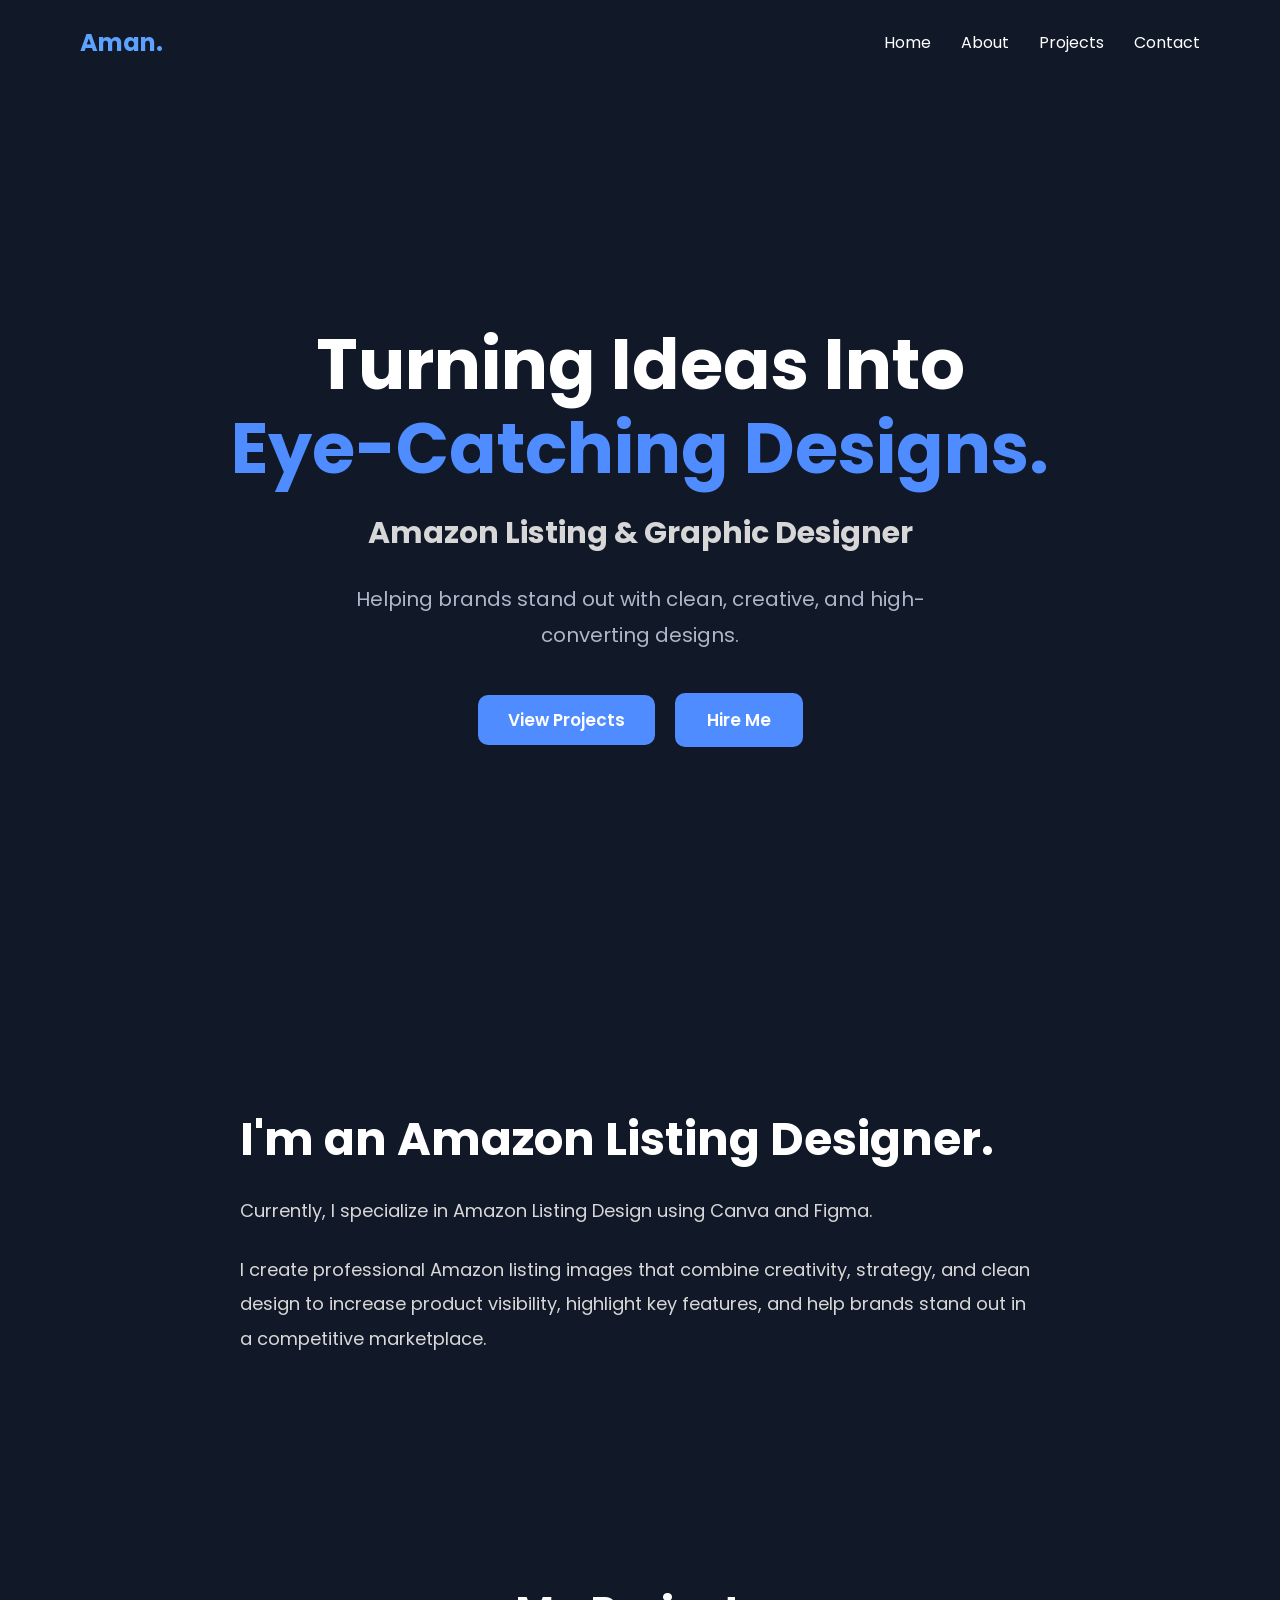
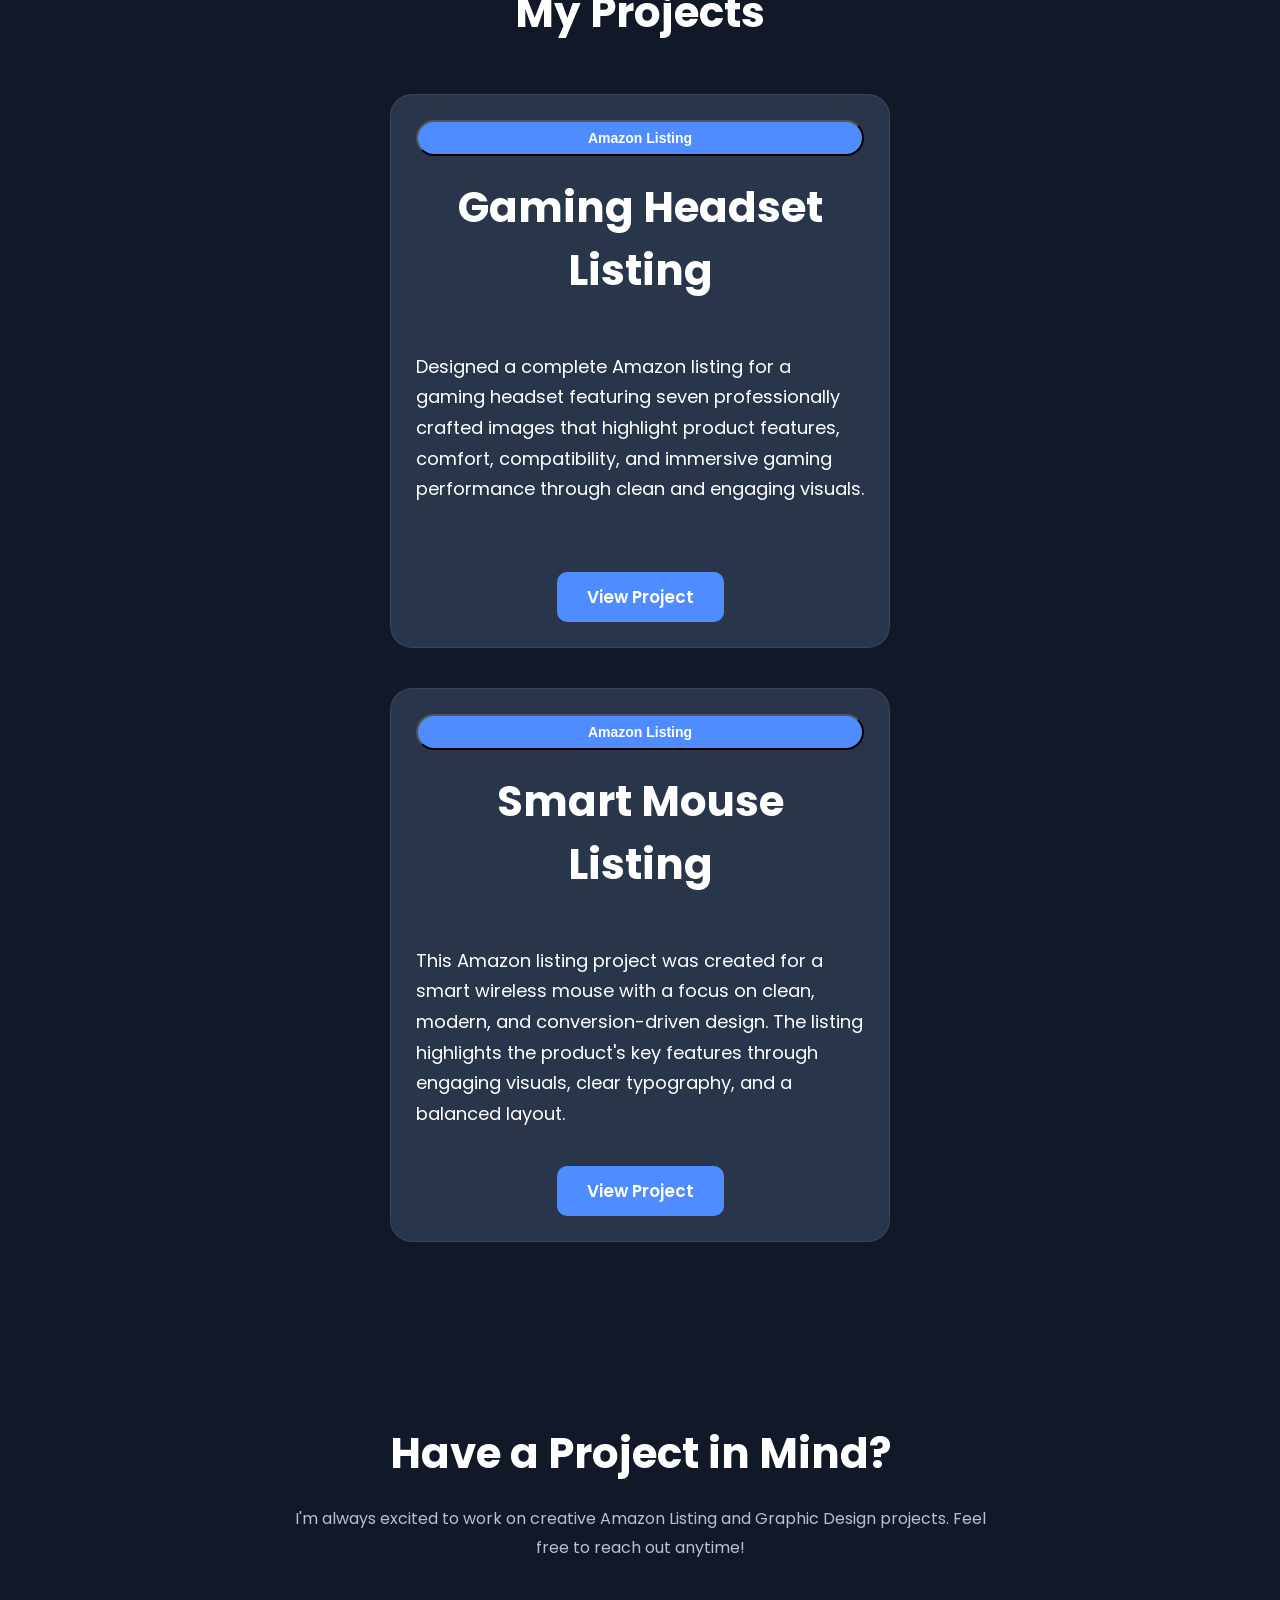
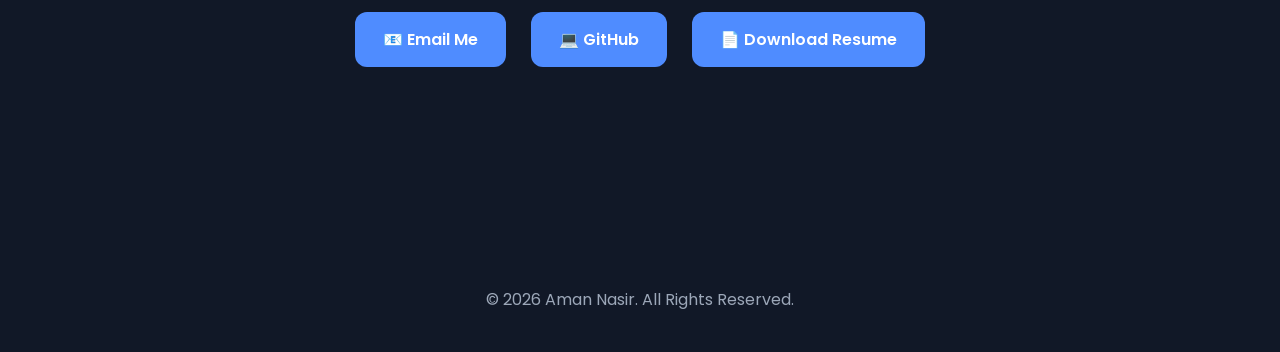
==== commit 0ceafb7c: "Add resume link" ====
--- a/index.html
+++ b/index.html
@@ -145,150 +145,3 @@
 </body>
 
 </html>
-<!DOCTYPE html>
-<html lang="en">
-
-<head>
-    <meta charset="UTF-8">
-    <meta name="viewport" content="width=device-width, initial-scale=1.0">
-    <title>Aman's Portfolio</title>
-<link rel="preconnect" href="https://fonts.googleapis.com">
-<link rel="preconnect" href="https://fonts.gstatic.com" crossorigin>
-<link href="https://fonts.googleapis.com/css2?family=Poppins:wght@300;400;500;600;700&display=swap" rel="stylesheet">
-    <link rel="stylesheet" href="style.css">
-</head>
-
-<body>
-
-     <header>
-
-    <nav>
-        <h2>Aman.</h2>
-
-        <ul>
-            <li><a href="#home">Home</a></li>
-            <li><a href="#about">About</a></li>
-            <li><a href="#projects">Projects</a></li> 
-            <li><a href="#contact">Contact</a></li>
-        </ul>
-    </nav>
-
-</header>
-
-<main>
-<!-- Hero Section -->
-    <section class="hero" id="home">
-
-    <div class="hero-content">
-
-        <h1>
-            Turning Ideas Into
-            <br>
-            <span>Eye-Catching Designs.</span>
-        </h1>
-
-        <h2>Amazon Listing & Graphic Designer</h2>
-
-        <p>
-            Helping brands stand out with clean,
-            creative, and high-converting designs.
-        </p>
-
-        <div class="hero-buttons">
-            <a href="#projects" class="btn">View Projects</a>
-            <a href="#contact" class="btn btn-outline">Hire Me</a>
-        </div>
-
-    </div>
-
-</section>
-</main>
-<!-- About Section -->
-<section class="about" id="about">
-
-    <div class="about-text">
-
-        <h2>I'm an Amazon Listing Designer.</h2>
-
-        <p>
-            Currently, I specialize in Amazon Listing Design using Canva and Figma.
-        </p>
-
-        <p>
-            I create professional Amazon listing images that combine creativity,
-            strategy, and clean design to increase product visibility, highlight
-            key features, and help brands stand out in a competitive marketplace.
-        </p>
-
-    </div>
-
-</section>
-<section class="projects" id="projects">
-
-    <h2>My Projects</h2>
-
-    <div class="project-container">
-
-        <div class="card">
-
-           <button class="tag">Amazon Listing</button>
-<h2>Gaming Headset Listing</h2>
-
-
-            <p class="project-description">
-Designed a complete Amazon listing for a gaming headset featuring seven professionally crafted images that highlight product features, comfort, compatibility, and immersive gaming performance through clean and engaging visuals.</p>
-            <a href="headset.html" class="btn">
-    View Project
-</a>
-
-        </div>
-
-        <div class="card">
-<button class="tag">Amazon Listing</button>
-            <h2>Smart Mouse<br> Listing</h2>
-
-            <p class="project-description">
-This Amazon listing project was created for a smart wireless mouse with a focus on clean, modern, and conversion-driven design. The listing highlights the product's key features through engaging visuals, clear typography, and a balanced layout.
-            </p>
-
-           <a href="mouse.html" class="btn">
-    View Project
-</a>
-
-        </div>
-
-    </div>
-
-</section>
-<section class="contact" id="contact">
-
-    <h2>Have a Project in Mind?</h2>
-
-    <p>
-        I'm always excited to work on creative Amazon Listing and Graphic Design projects.
-        Feel free to reach out anytime!
-    </p>
-
-    <div class="contact-links">
-
-        <a href="mailto:amannasir019@gmail.com">
-            📧 Email Me
-        </a>
-
-        <a href="https://github.com/amanpixelworks" target="_blank">
-            💻 GitHub
-        </a>
-
-        <a href="resume.pdf" target="_blank">
-            📄 Download Resume
-        </a>
-
-    </div>
-
-</section>
-<footer class="footer">
-    <p>© 2026 Aman Nasir. All Rights Reserved.</p>
-</footer>
-</body>
-
-</html>
--- a/style.css
+++ b/style.css
@@ -1290,17 +1290,19 @@
 @media (max-width: 768px){
 
     /* Navbar */
-    nav{
-        padding:20px;
-        flex-direction:column;
-        gap:20px;
-    }
-
-    nav ul{
-        gap:15px;
-        flex-wrap:wrap;
-        justify-content:center;
-    }
+   nav{
+    padding:15px 20px;
+    flex-direction:row;
+    justify-content:space-between;
+    align-items:center;
+    gap:10px;
+}
+
+nav ul{
+    gap:10px;
+    flex-wrap:nowrap;
+    justify-content:flex-end;
+}
 
     /* Hero */
     .hero{
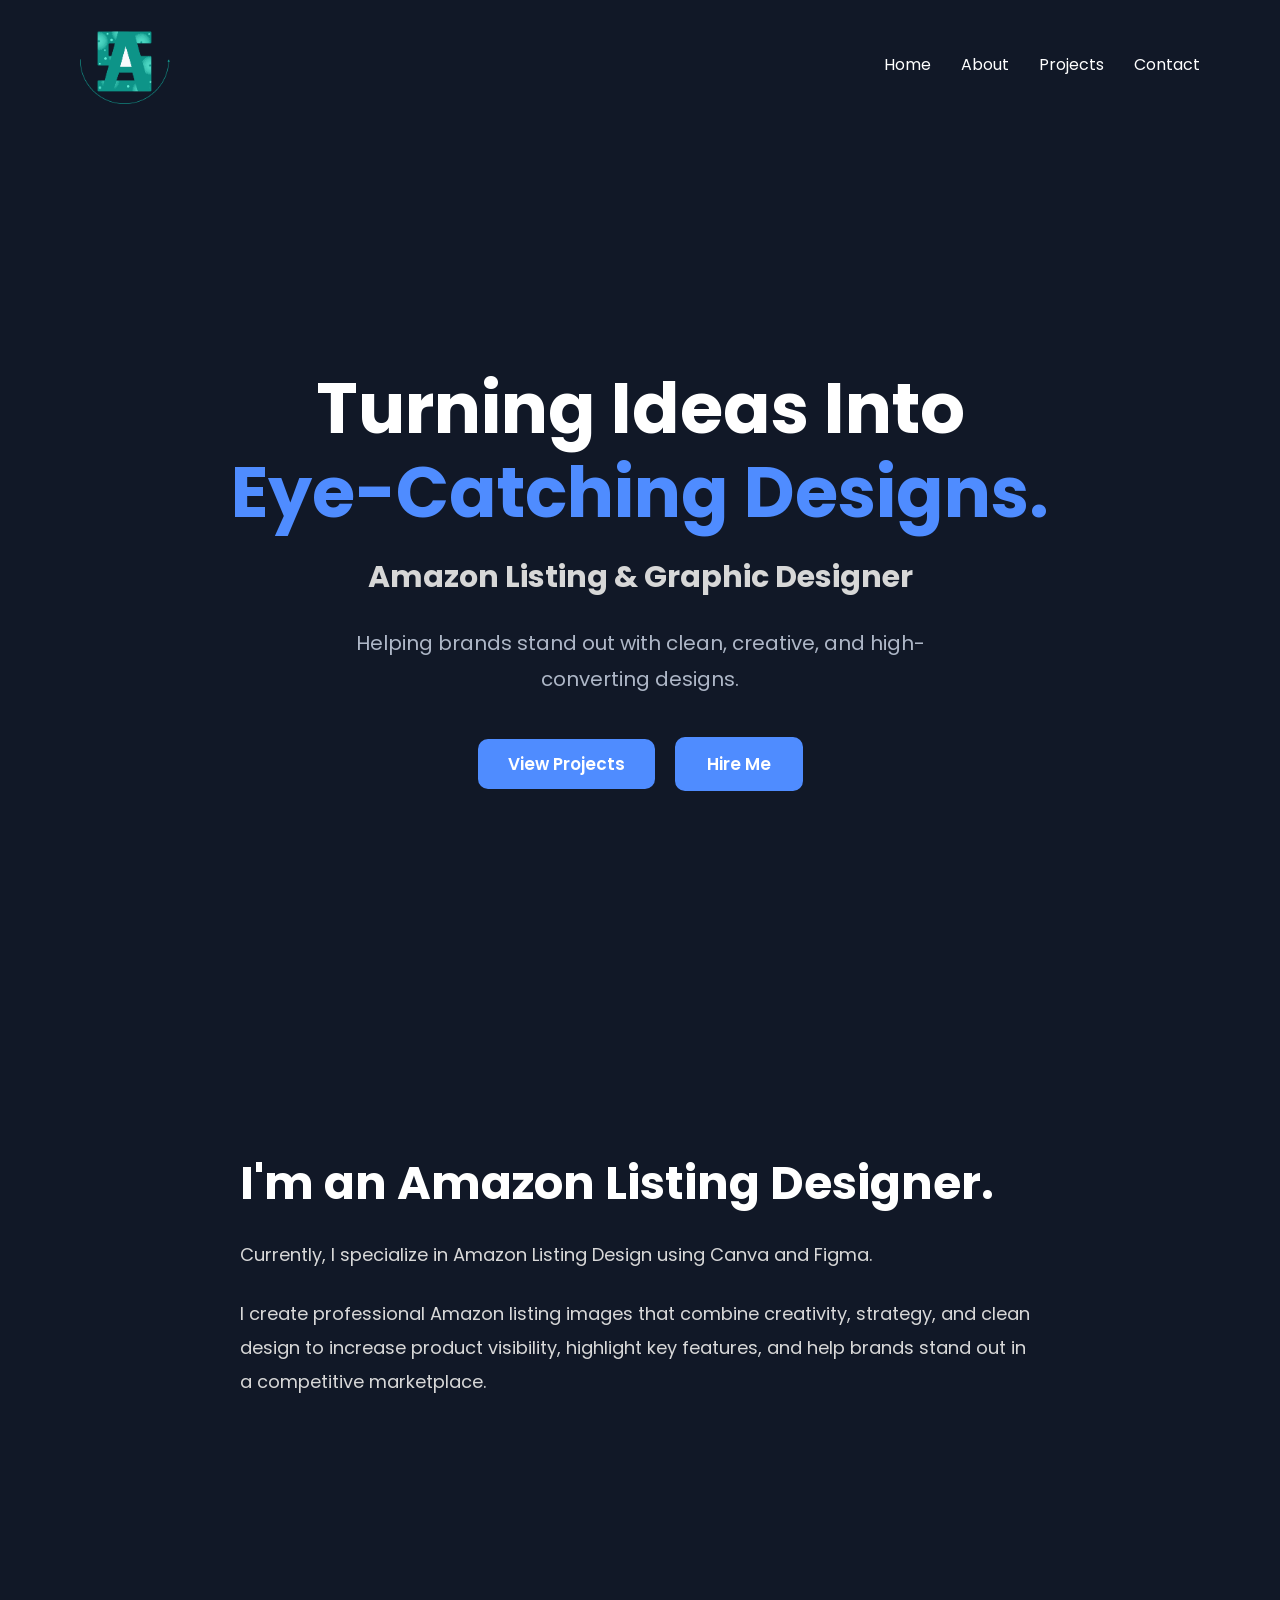
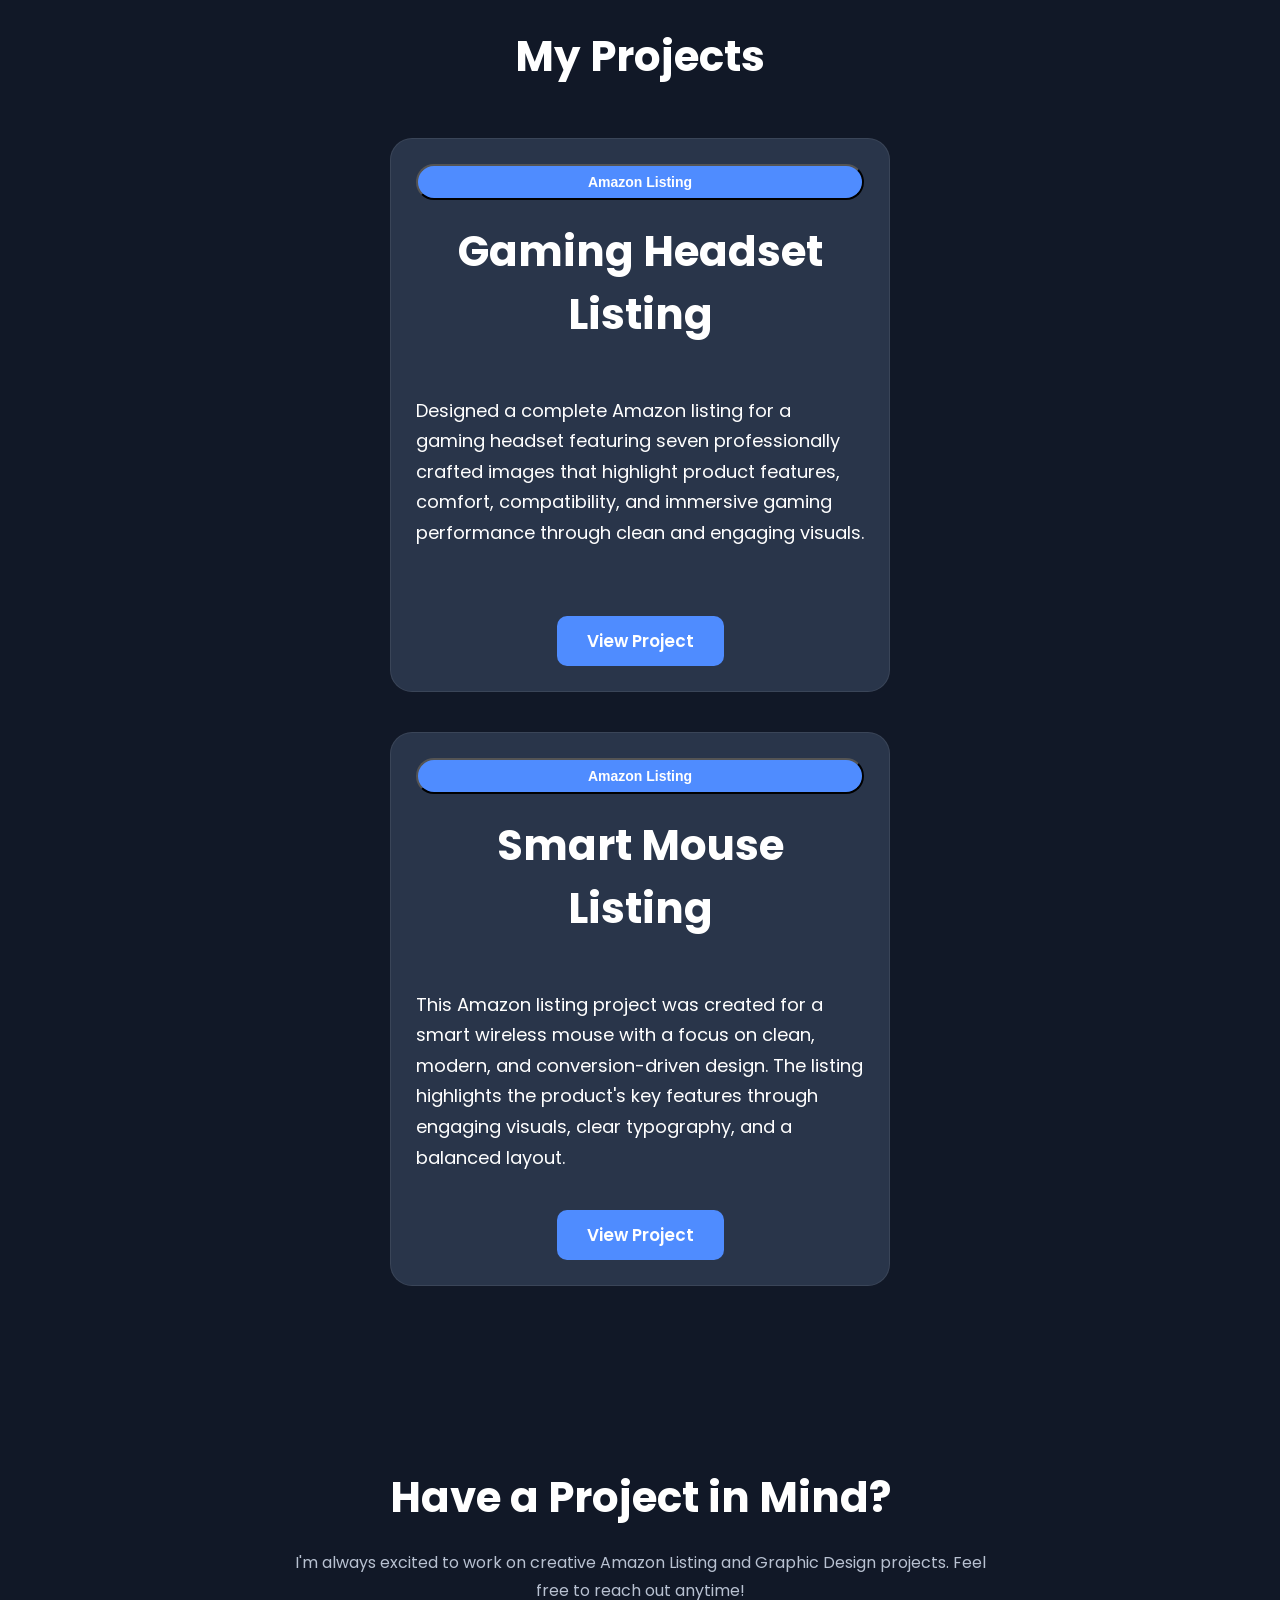
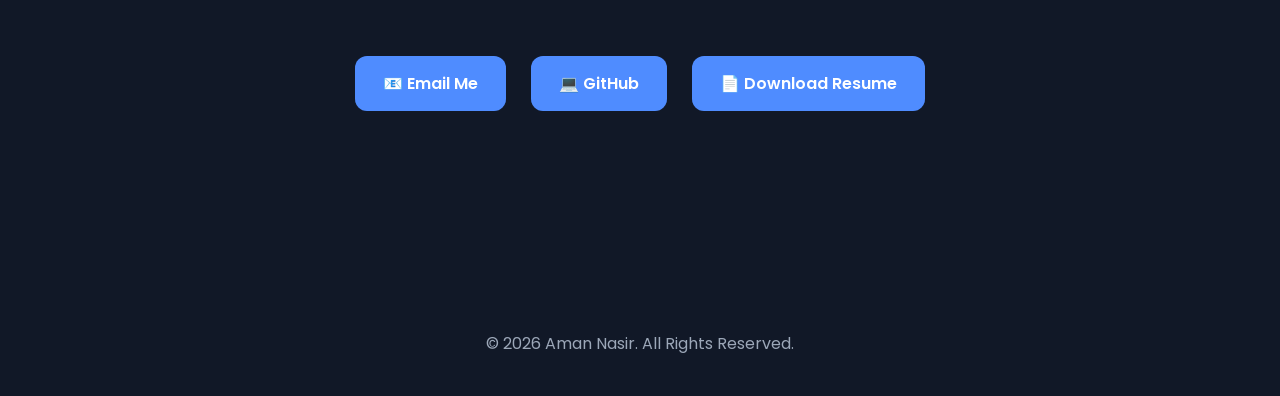
==== commit 107a8cda: "Update portfolio logo" ====
--- a/index.html
+++ b/index.html
@@ -16,7 +16,7 @@
      <header>
 
     <nav>
-        <h2>Aman.</h2>
+       <img src="my logo.png" alt="Aman Pixelworks Logo" class="logo">
 
         <ul>
             <li><a href="#home">Home</a></li>
--- a/style.css
+++ b/style.css
@@ -68,6 +68,10 @@
     width:100%;
     color:#5EA2FF;
 }
+.logo {
+    width: 90px;
+    height: auto;
+}
 
 /* Hero */
 
@@ -1303,7 +1307,10 @@
     flex-wrap:nowrap;
     justify-content:flex-end;
 }
-
+.logo {
+    width: 90px;
+    height: auto;
+}
     /* Hero */
     .hero{
         padding:60px 20px;
